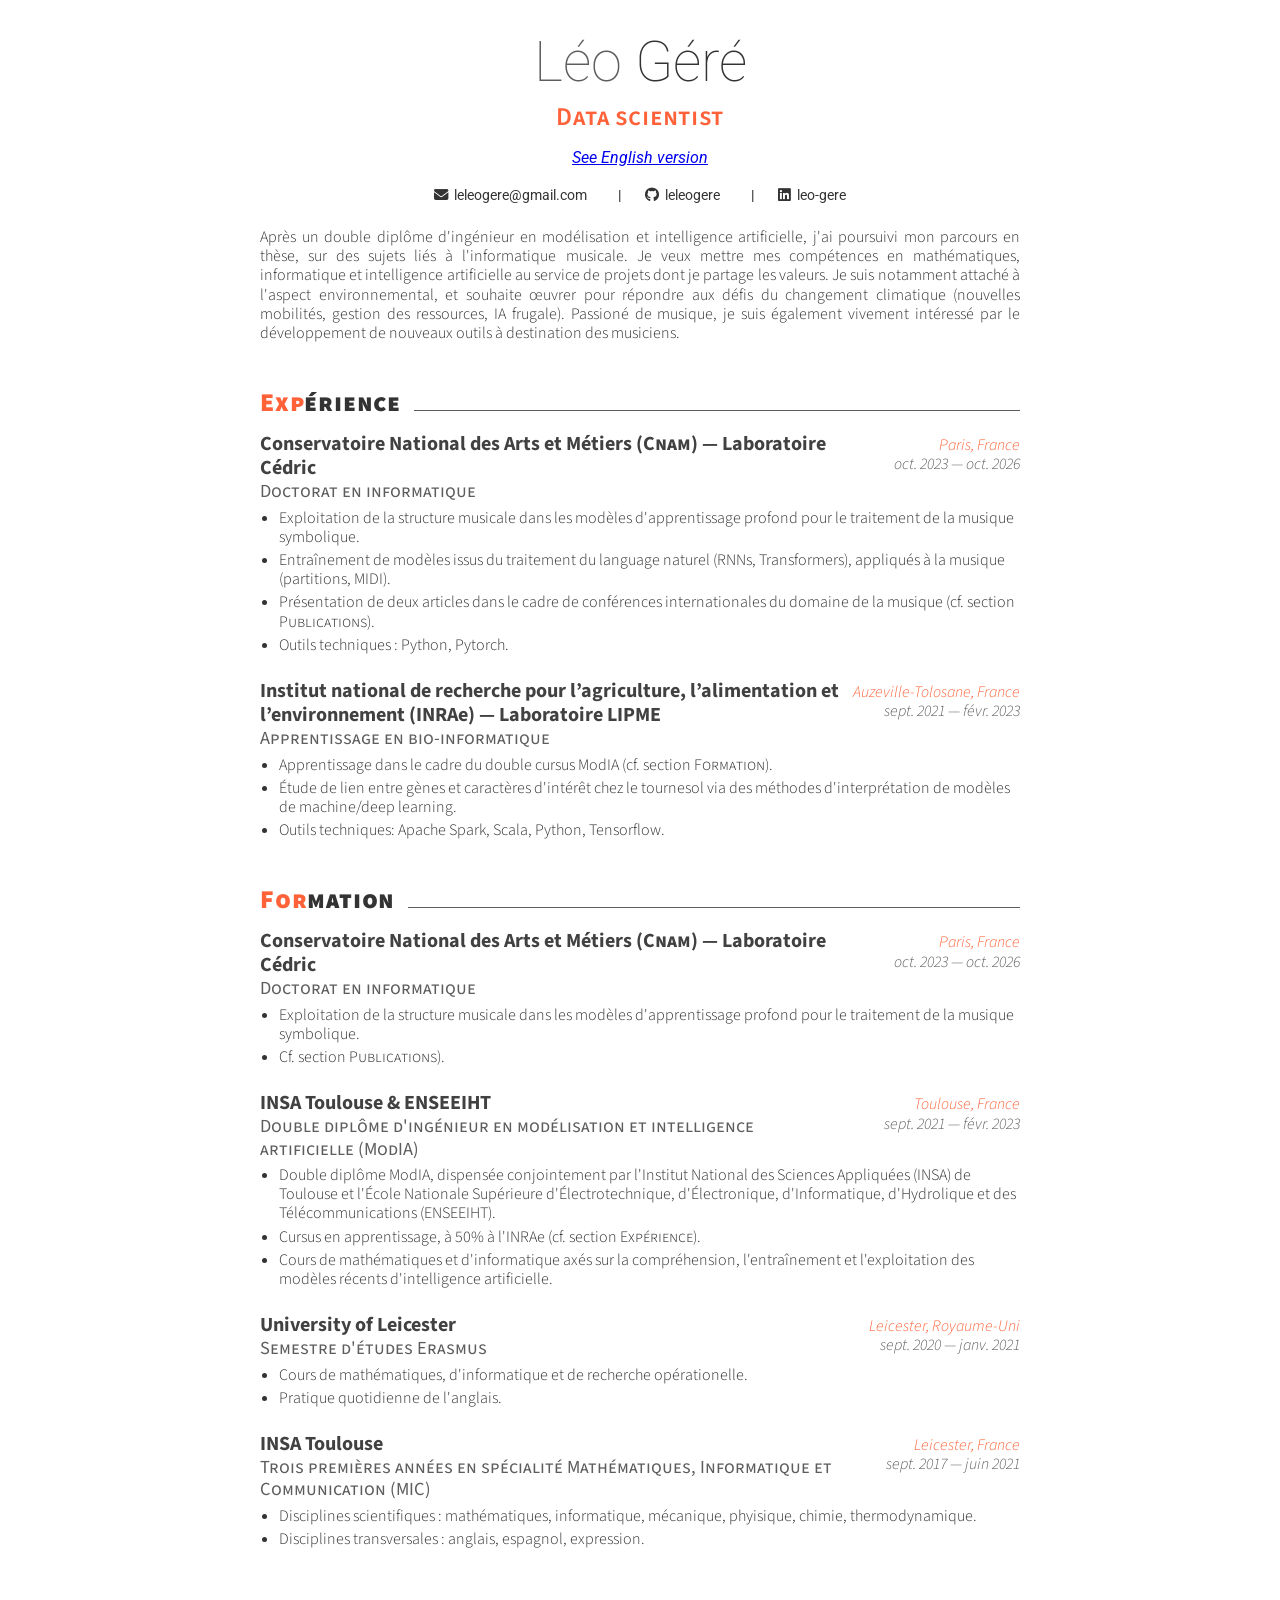
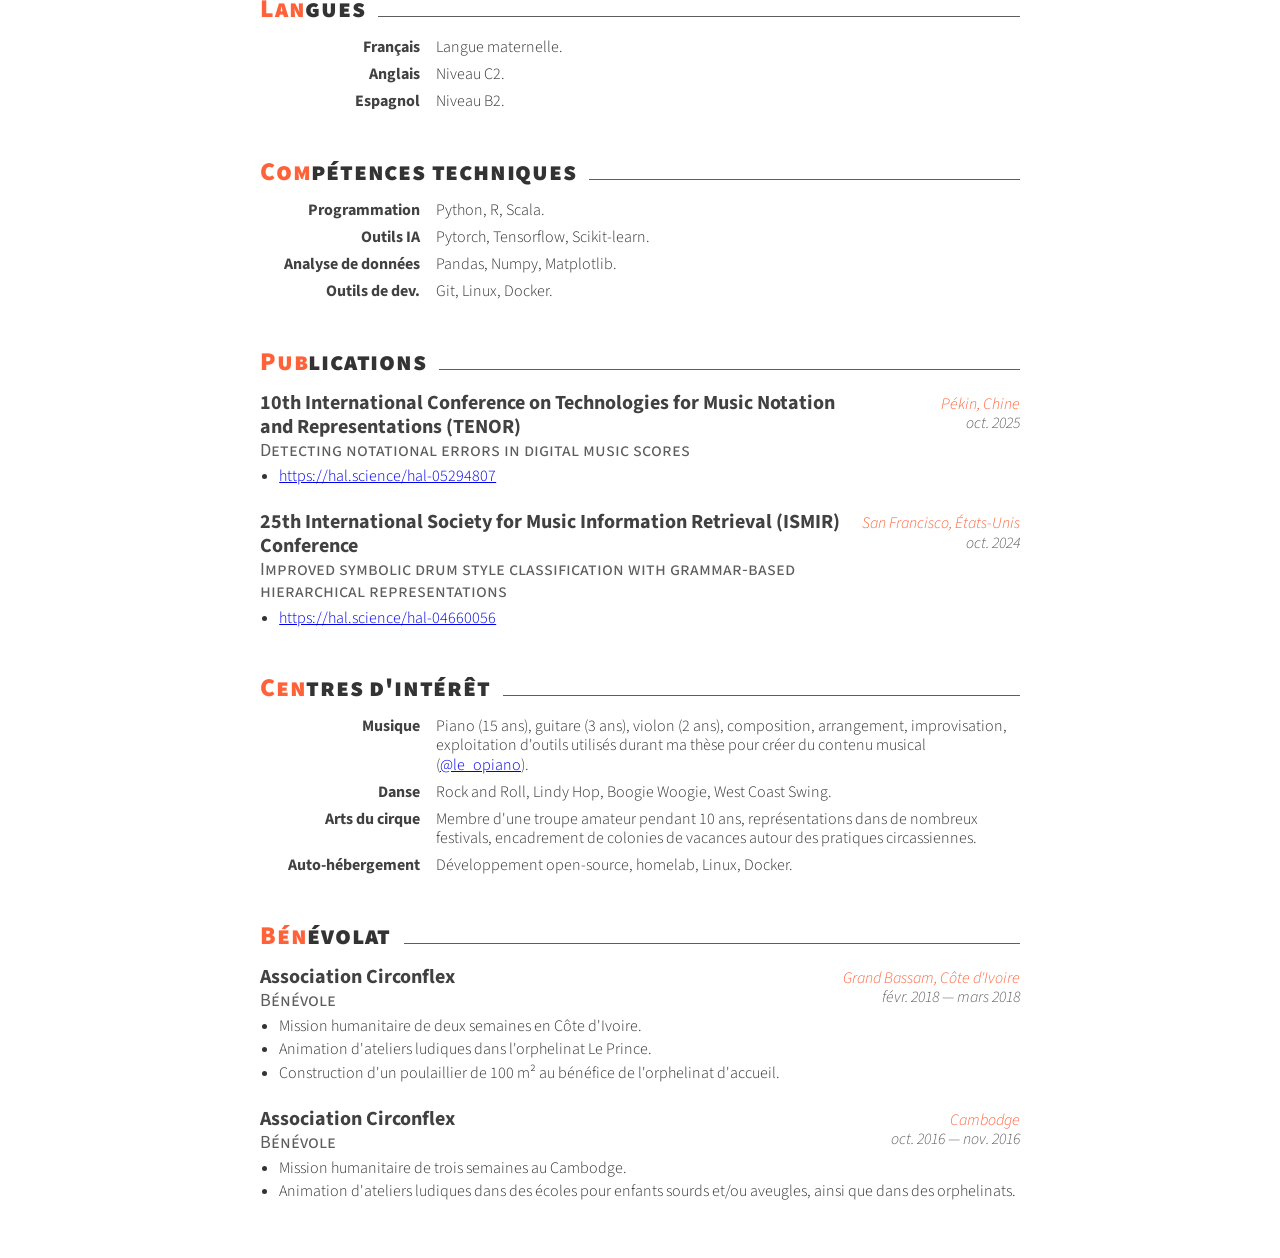
==== index.html @ e511d620 "Fix a couple of typo and reorder two sections in recent-to-old order" ====
<!DOCTYPE html>
<html lang="">
<head>
    <meta charset="UTF-8">
    <meta name="viewport" content="width=device-width, initial-scale=1.0">
    <link href="https://fonts.googleapis.com/css2?family=Roboto:wght@100;300;400;700;900&family=Source+Sans+Pro:ital,wght@0,300;0,400;0,600;0,700;1,300;1,400&display=swap" rel="stylesheet">
    <link rel="stylesheet" href="https://cdnjs.cloudflare.com/ajax/libs/font-awesome/6.4.2/css/all.min.css">
    <link rel="stylesheet" href="style.css">
    <link rel="stylesheet" href="../style.css">
    <title>Léo Géré</title>
</head>
<body>
    <div class="page">
        <!-- HEADER -->
        <header>
            <div class="name">Léo <span>Géré</span></div>
            <div class="position">Data scientist</div>
            <div class="address"><a href="https://leleogere.github.io/en">See English version</a></div>
            <div class="contacts">
                    <a href="mailto:leleogere@gmail.com">
                        <i class="fa-solid fa-envelope"></i> leleogere@gmail.com
                    </a>
                    <a href="https://github.com/leleogere" target="_blank" rel="noopener noreferrer">
                        <i class="fa-brands fa-github"></i> leleogere
                    </a>
                    <a href="https://linkedin.com/in/leo-gere" target="_blank" rel="noopener noreferrer">
                        <i class="fa-brands fa-linkedin"></i> leo-gere
                    </a>
            </div>
        </header>

        <!-- SUMMARY -->
        <div class="summary">
            Après un double diplôme d&#x27;ingénieur en modélisation et intelligence artificielle, j&#x27;ai poursuivi mon parcours en thèse, sur des sujets liés à l&#x27;informatique musicale. Je veux mettre mes compétences en mathématiques, informatique et intelligence artificielle au service de projets dont je partage les valeurs. Je suis notamment attaché à l&#x27;aspect environnemental, et souhaite œuvrer pour répondre aux défis du changement climatique (nouvelles mobilités, gestion des ressources, IA frugale). Passioné de musique, je suis également vivement intéressé par le développement de nouveaux outils à destination des musiciens.

        </div>

        <!-- EXPERIENCE -->
        <section class="cv-section">
            <div class="section-header">
                <h2><span>Exp</span>érience</h2>
                <div class="line"></div>
            </div>
            <div class="entry">
                <div class="entry-header-row">
                    <div class="entry-identity">
                        <div class="entry-org">Conservatoire National des Arts et Métiers (<span style="font-variant: small-caps;">Cnam</span>) &mdash; Laboratoire Cédric</div>
                        <div class="entry-title">Doctorat en informatique</div>
                    </div>
                    <div class="entry-meta">
                        <div class="entry-location">Paris, France</div>
                        <div class="entry-date">oct. 2023 &mdash; oct. 2026</div>
                    </div>
                </div>
                <ul>
                    <li>Exploitation de la structure musicale dans les modèles d&#x27;apprentissage profond pour le traitement de la musique symbolique.</li>
                    <li>Entraînement de modèles issus du traitement du language naturel (RNNs, Transformers), appliqués à la musique (partitions, MIDI).</li>
                    <li>Présentation de deux articles dans le cadre de conférences internationales du domaine de la musique (cf. section <span style="font-variant: small-caps;">Publications</span>).</li>
                    <li>Outils techniques : Python, Pytorch.</li>
                </ul>
            </div>
            <div class="entry">
                <div class="entry-header-row">
                    <div class="entry-identity">
                        <div class="entry-org">Institut national de recherche pour l’agriculture, l’alimentation et l’environnement (INRAe) &mdash; Laboratoire LIPME</div>
                        <div class="entry-title">Apprentissage en bio-informatique</div>
                    </div>
                    <div class="entry-meta">
                        <div class="entry-location">Auzeville-Tolosane, France</div>
                        <div class="entry-date">sept. 2021 &mdash; févr. 2023</div>
                    </div>
                </div>
                <ul>
                    <li>Apprentissage dans le cadre du double cursus ModIA (cf. section <span style="font-variant: small-caps;">Formation</span>).</li>
                    <li>Étude de lien entre gènes et caractères d&#x27;intérêt chez le tournesol via des méthodes d&#x27;interprétation de modèles de machine/deep learning.</li>
                    <li>Outils techniques: Apache Spark, Scala, Python, Tensorflow.</li>
                </ul>
            </div>
        </section>

        <!-- EDUCATION -->
        <section class="cv-section">
            <div class="section-header">
                <h2><span>For</span>mation</h2>
                <div class="line"></div>
            </div>
            <div class="entry">
                <div class="entry-header-row">
                    <div class="entry-identity">
                        <div class="entry-org">Conservatoire National des Arts et Métiers (<span style="font-variant: small-caps;">Cnam</span>) &mdash; Laboratoire Cédric</div>
                        <div class="entry-title">Doctorat en informatique</div>
                    </div>
                    <div class="entry-meta">
                        <div class="entry-location">Paris, France</div>
                        <div class="entry-date">oct. 2023 &mdash; oct. 2026</div>
                    </div>
                </div>
                <ul>
                    <li>Exploitation de la structure musicale dans les modèles d&#x27;apprentissage profond pour le traitement de la musique symbolique.</li>
                    <li>Cf. section <span style="font-variant: small-caps;">Publications</span>).</li>
                </ul>
            </div>
            <div class="entry">
                <div class="entry-header-row">
                    <div class="entry-identity">
                        <div class="entry-org">INSA Toulouse &amp; ENSEEIHT</div>
                        <div class="entry-title">Double diplôme d&#x27;ingénieur en modélisation et intelligence artificielle (<span style="font-variant: small-caps;">ModIA</span>)</div>
                    </div>
                    <div class="entry-meta">
                        <div class="entry-location">Toulouse, France</div>
                        <div class="entry-date">sept. 2021 &mdash; févr. 2023</div>
                    </div>
                </div>
                <ul>
                    <li>Double diplôme ModIA, dispensée conjointement par l&#x27;Institut National des Sciences Appliquées (INSA) de Toulouse et l&#x27;École Nationale Supérieure d&#x27;Électrotechnique, d&#x27;Électronique, d&#x27;Informatique, d&#x27;Hydrolique et des Télécommunications (ENSEEIHT).</li>
                    <li>Cursus en apprentissage, à 50% à l&#x27;INRAe (cf. section <span style="font-variant: small-caps;">Expérience</span>).</li>
                    <li>Cours de mathématiques et d&#x27;informatique axés sur la compréhension, l&#x27;entraînement et l&#x27;exploitation des modèles récents d&#x27;intelligence artificielle.</li>
                </ul>
            </div>
            <div class="entry">
                <div class="entry-header-row">
                    <div class="entry-identity">
                        <div class="entry-org">University of Leicester</div>
                        <div class="entry-title">Semestre d&#x27;études <span style="font-variant: small-caps;">Erasmus</span></div>
                    </div>
                    <div class="entry-meta">
                        <div class="entry-location">Leicester, Royaume-Uni</div>
                        <div class="entry-date">sept. 2020 &mdash; janv. 2021</div>
                    </div>
                </div>
                <ul>
                    <li>Cours de mathématiques, d&#x27;informatique et de recherche opérationelle.</li>
                    <li>Pratique quotidienne de l&#x27;anglais.</li>
                </ul>
            </div>
            <div class="entry">
                <div class="entry-header-row">
                    <div class="entry-identity">
                        <div class="entry-org">INSA Toulouse</div>
                        <div class="entry-title">Trois premières années en spécialité Mathématiques, Informatique et Communication (MIC)</div>
                    </div>
                    <div class="entry-meta">
                        <div class="entry-location">Leicester, France</div>
                        <div class="entry-date">sept. 2017 &mdash; juin 2021</div>
                    </div>
                </div>
                <ul>
                    <li>Disciplines scientifiques : mathématiques, informatique, mécanique, phyisique, chimie, thermodynamique.</li>
                    <li>Disciplines transversales : anglais, espagnol, expression.</li>
                </ul>
            </div>
        </section>

        <!-- LANGUAGES -->
        <section class="cv-section">
            <div class="section-header">
                <h2><span>Lan</span>gues</h2>
                <div class="line"></div>
            </div>
            <div class="skills-grid">
                <div class="skill-label">Français</div>
                <div class="skill-desc">Langue maternelle.</div>
                <div class="skill-label">Anglais</div>
                <div class="skill-desc">Niveau C2.</div>
                <div class="skill-label">Espagnol</div>
                <div class="skill-desc">Niveau B2.</div>
            </div>
        </section>

        <!-- SKILLS -->
        <section class="cv-section">
            <div class="section-header">
                <h2><span>Com</span>pétences techniques</h2>
                <div class="line"></div>
            </div>
            <div class="skills-grid">
                <div class="skill-label">Programmation</div>
                <div class="skill-desc">Python, R, Scala.</div>
                <div class="skill-label">Outils IA</div>
                <div class="skill-desc">Pytorch, Tensorflow, Scikit-learn.</div>
                <div class="skill-label">Analyse de données</div>
                <div class="skill-desc">Pandas, Numpy, Matplotlib.</div>
                <div class="skill-label">Outils de dev.</div>
                <div class="skill-desc">Git, Linux, Docker.</div>
            </div>
        </section>

        <!-- PUBLICATIONS -->
        <section class="cv-section">
            <div class="section-header">
                <h2><span>Pub</span>lications</h2>
                <div class="line"></div>
            </div>
            <div class="entry">
                <div class="entry-header-row">
                    <div class="entry-identity">
                        <div class="entry-org">10th International Conference on Technologies for Music Notation and Representations (TENOR)</div>
                        <div class="entry-title">Detecting notational errors in digital music scores</div>
                    </div>
                    <div class="entry-meta">
                        <div class="entry-location">Pékin, Chine</div>
                        <div class="entry-date">oct. 2025</div>
                    </div>
                </div>
                <ul>
                    <li><a href="https://hal.science/hal-05294807">https://hal.science/hal-05294807</a></li>
                </ul>
            </div>
            <div class="entry">
                <div class="entry-header-row">
                    <div class="entry-identity">
                        <div class="entry-org">25th International Society for Music Information Retrieval (ISMIR) Conference</div>
                        <div class="entry-title">Improved symbolic drum style classification with grammar-based hierarchical representations</div>
                    </div>
                    <div class="entry-meta">
                        <div class="entry-location">San Francisco, États-Unis</div>
                        <div class="entry-date">oct. 2024</div>
                    </div>
                </div>
                <ul>
                    <li><a href="https://hal.science/hal-04660056">https://hal.science/hal-04660056</a></li>
                </ul>
            </div>
        </section>

        <!-- HOBBIES -->
        <section class="cv-section">
            <div class="section-header">
                <h2><span>Cen</span>tres d&#x27;intérêt</h2>
                <div class="line"></div>
            </div>
            <div class="skills-grid">
                <div class="skill-label">Musique</div>
                <div class="skill-desc">Piano (15 ans), guitare (3 ans), violon (2 ans), composition, arrangement, improvisation, exploitation d&#x27;outils utilisés durant ma thèse pour créer du contenu musical (<a href="https://www.instagram.com/le_opiano">@le_opiano</a>).</div>
                <div class="skill-label">Danse</div>
                <div class="skill-desc">Rock and Roll, Lindy Hop, Boogie Woogie, West Coast Swing.</div>
                <div class="skill-label">Arts du cirque</div>
                <div class="skill-desc">Membre d&#x27;une troupe amateur pendant 10 ans, représentations dans de nombreux festivals, encadrement de colonies de vacances autour des pratiques circassiennes.</div>
                <div class="skill-label">Auto-hébergement</div>
                <div class="skill-desc">Développement open-source, homelab, Linux, Docker.</div>
            </div>
        </section>

        <!-- VOLUNTEERING -->
        <section class="cv-section">
            <div class="section-header">
                <h2><span>Bén</span>évolat</h2>
                <div class="line"></div>
            </div>
            <div class="entry">
                <div class="entry-header-row">
                    <div class="entry-identity">
                        <div class="entry-org">Association Circonflex</div>
                        <div class="entry-title">Bénévole</div>
                    </div>
                    <div class="entry-meta">
                        <div class="entry-location">Grand Bassam, Côte d&#x27;Ivoire</div>
                        <div class="entry-date">févr. 2018 &mdash; mars 2018</div>
                    </div>
                </div>
                <ul>
                    <li>Mission humanitaire de deux semaines en Côte d&#x27;Ivoire.</li>
                    <li>Animation d&#x27;ateliers ludiques dans l&#x27;orphelinat Le Prince.</li>
                    <li>Construction d&#x27;un poulaillier de 100 m² au bénéfice de l&#x27;orphelinat d&#x27;accueil.</li>
                </ul>
            </div>
            <div class="entry">
                <div class="entry-header-row">
                    <div class="entry-identity">
                        <div class="entry-org">Association Circonflex</div>
                        <div class="entry-title">Bénévole</div>
                    </div>
                    <div class="entry-meta">
                        <div class="entry-location">Cambodge</div>
                        <div class="entry-date">oct. 2016 &mdash; nov. 2016</div>
                    </div>
                </div>
                <ul>
                    <li>Mission humanitaire de trois semaines au Cambodge.</li>
                    <li>Animation d&#x27;ateliers ludiques dans des écoles pour enfants sourds et/ou aveugles, ainsi que dans des orphelinats.</li>
                </ul>
            </div>
        </section>
    </div>
</body>
</html>
---- style.css ----
/* --- COLORS --- */
:root {
    --white: #FFFFFF;
    --black: #000000;
    --darkgray: #333333;
    --gray: #5D5D5D;
    --lightgray: #999999;

    --darktext: #414141;
    --text: var(--darkgray);
    --graytext: var(--gray);
    --lighttext: var(--lightgray);

    /* Awesome Colors */
    --awesome-red: #DC3522;
    --awesome-orange: #FF6138;
    --accent: var(--awesome-orange);

    /* Base Font Size for rem calculations */
    font-size: 16px;
}

/* --- TYPOGRAPHY --- */
body {
    font-family: 'Source Sans Pro', sans-serif;
    color: var(--text);
    line-height: 1.2; /* Slightly increased for better readability */
    -webkit-font-smoothing: antialiased;
    margin: 0;
    padding: 0;
}

header {
    font-family: 'Roboto', sans-serif;
}

/* --- LAYOUT --- */
.page {
    /*width: 95%; !* Fluid width for mobile *!*/
    max-width: 800px; /* Standard readable width */
    margin: 0 auto;
    background: var(--white);
    padding: 2rem 20px; /* Responsive padding */
    box-sizing: border-box;
}

/* --- HEADER --- */
header {
    text-align: center;
    margin-bottom: 1.5rem;
}

.name {
    font-size: 3.5rem; /* ~44pt */
    font-weight: 100;
    color: var(--graytext);
    line-height: 1.1;
}
.name span {
    color: var(--text);
}

.position {
    font-family: 'Source Sans Pro', sans-serif;
    color: var(--accent);
    font-size: 1.6rem; /* ~20pt */
    font-weight: 600;
    font-variant: small-caps;
    letter-spacing: 0.05rem;
    margin: 0.5rem 0;
}

.address {
    font-family: 'Roboto', sans-serif;
    font-size: 1rem; /* ~12pt */
    font-style: italic;
    color: var(--lighttext);
    margin: 1rem 0;
}

.contacts {
    display: flex;
    justify-content: center;
    flex-wrap: wrap;
    gap: 0.5rem 1.5rem;
    font-size: 0.9rem;
    margin: 1.2rem 0;
    color: var(--text);
}

.contacts a {
    text-decoration: none;
    color: inherit;
    display: flex;
    align-items: center;
    gap: 0.4rem; /* Spacing between icon and text */
}

/* Add the separator | via CSS for desktop only */
.contacts a:not(:last-child)::after {
    content: "|";
    margin-left: 1.5rem;
    color: var(--darkgray);
    font-weight: 500;
}
/* --- SECTIONS --- */
.cv-section { margin-top: 1.5rem; }

.section-header {
    display: flex;
    align-items: baseline;
    margin-bottom: -0.5rem;
}

.section-header h2 {
    font-family: 'Source Sans Pro', sans-serif;
    font-size: 1.6rem; /* ~20pt */
    font-weight: 900;
    letter-spacing: 0.05rem;
    color: var(--text);
    margin-right: 0.8rem;
    font-variant: small-caps;
    white-space: nowrap;
}

.section-header h2 span { color: var(--accent); }

.section-header .line {
    flex-grow: 1;
    height: 1px;
    background-color: var(--gray);

}

/* --- ENTRIES --- */
.entry {
    margin-bottom: 1.5rem;
}

.entry-header-row {
    display: flex;
    justify-content: space-between;
    align-items: baseline;
    margin-bottom: 0.25rem;
}

/* Left Column */
.entry-identity {
    display: flex;
    flex-direction: column;
    text-align: left;
}

/* Right Column */
.entry-meta {
    display: flex;
    flex-direction: column;
    text-align: right;
    min-width: 11rem;
}

/* Typography styles using rem */
.entry-org {
    font-weight: 700;
    font-size: 1.25rem; /* ~15pt */
    color: var(--darktext);
    line-height: 1.2;
}

.entry-title {
    font-size: 1.15rem; /* ~14pt */
    font-variant: small-caps;
    color: var(--graytext);
    font-weight: 400;
    line-height: 1.2;
}

.entry-location {
    color: var(--accent);
    font-style: italic;
    font-size: 1rem; /* ~12pt */
    font-weight: 300;
    line-height: 1.2;
}

.entry-date {
    color: var(--graytext);
    font-style: italic;
    font-size: 1rem; /* ~12pt */
    font-weight: 300;
    line-height: 1.2;
}

/* --- LISTS --- */
ul {
    margin-top: 0.4rem;
    padding-left: 1.2rem;
    font-size: 1rem;
    font-weight: 300;
    color: var(--text);
}
li { margin-bottom: 0.25rem; }

/* --- SKILLS --- */
.skills-grid {
    display: grid;
    grid-template-columns: 10rem 1fr;
    gap: 0.5rem 1rem;
}

.skill-label {
    text-align: right;
    font-weight: 700;
    font-size: 1rem;
    color: var(--darktext);
}

.skill-desc {
    font-size: 1rem;
    font-weight: 300;
    color: var(--text);
}

.summary {
    font-size: 1rem;
    font-weight: 300;
    color: var(--text);
    margin-bottom: 1.2rem;
    text-align: justify;
}

/* --- RESPONSIVE ADJUSTMENTS --- */

@media (max-width: 600px) {
    :root {
        font-size: 20px; /* Slightly scale up everything on small phones */
    }

    .page {
        padding: 1.5rem 1rem;
    }

    .name {
        font-size: 2.8rem;
    }

    .contacts {
        flex-direction: column;
        align-items: center;
        gap: 0.7rem;
    }

    /* Hide the separator | on mobile */
    .contacts a:not(:last-child)::after {
        display: none;
    }

    /* Stack the two main columns */
    .entry-header-row {
        flex-direction: column;
        /*align-items: flex-end;*/
        gap: 0.1rem; /* Tight spacing between the two blocks */
    }

    /* Reset the right column to align left on mobile */
    .entry-meta {
        text-align: left;
    }

    /* Optional: Slight scaling for mobile screens */
    :root {
        font-size: 18px;
    }

    .entry-org {
        font-size: 1.2rem;
    }

    .entry-title {
        margin-bottom: 0.1rem; /* Small gap before location starts */
    }

    .skills-grid {
        grid-template-columns: 1fr; /* Stack skills on mobile */
    }

    .skill-label {
        text-align: left;
        margin-bottom: -0.3rem;
    }
}

/* Print Styles */
@media print {
    .page {
        width: 100%;
        max-width: 100%;
        padding: 0;
        margin: 0;
    }
    body {
        background: white;
    }
}
---- style.css ----
/* --- COLORS --- */
:root {
    --white: #FFFFFF;
    --black: #000000;
    --darkgray: #333333;
    --gray: #5D5D5D;
    --lightgray: #999999;

    --darktext: #414141;
    --text: var(--darkgray);
    --graytext: var(--gray);
    --lighttext: var(--lightgray);

    /* Awesome Colors */
    --awesome-red: #DC3522;
    --awesome-orange: #FF6138;
    --accent: var(--awesome-orange);

    /* Base Font Size for rem calculations */
    font-size: 16px;
}

/* --- TYPOGRAPHY --- */
body {
    font-family: 'Source Sans Pro', sans-serif;
    color: var(--text);
    line-height: 1.2; /* Slightly increased for better readability */
    -webkit-font-smoothing: antialiased;
    margin: 0;
    padding: 0;
}

header {
    font-family: 'Roboto', sans-serif;
}

/* --- LAYOUT --- */
.page {
    /*width: 95%; !* Fluid width for mobile *!*/
    max-width: 800px; /* Standard readable width */
    margin: 0 auto;
    background: var(--white);
    padding: 2rem 20px; /* Responsive padding */
    box-sizing: border-box;
}

/* --- HEADER --- */
header {
    text-align: center;
    margin-bottom: 1.5rem;
}

.name {
    font-size: 3.5rem; /* ~44pt */
    font-weight: 100;
    color: var(--graytext);
    line-height: 1.1;
}
.name span {
    color: var(--text);
}

.position {
    font-family: 'Source Sans Pro', sans-serif;
    color: var(--accent);
    font-size: 1.6rem; /* ~20pt */
    font-weight: 600;
    font-variant: small-caps;
    letter-spacing: 0.05rem;
    margin: 0.5rem 0;
}

.address {
    font-family: 'Roboto', sans-serif;
    font-size: 1rem; /* ~12pt */
    font-style: italic;
    color: var(--lighttext);
    margin: 1rem 0;
}

.contacts {
    display: flex;
    justify-content: center;
    flex-wrap: wrap;
    gap: 0.5rem 1.5rem;
    font-size: 0.9rem;
    margin: 1.2rem 0;
    color: var(--text);
}

.contacts a {
    text-decoration: none;
    color: inherit;
    display: flex;
    align-items: center;
    gap: 0.4rem; /* Spacing between icon and text */
}

/* Add the separator | via CSS for desktop only */
.contacts a:not(:last-child)::after {
    content: "|";
    margin-left: 1.5rem;
    color: var(--darkgray);
    font-weight: 500;
}
/* --- SECTIONS --- */
.cv-section { margin-top: 1.5rem; }

.section-header {
    display: flex;
    align-items: baseline;
    margin-bottom: -0.5rem;
}

.section-header h2 {
    font-family: 'Source Sans Pro', sans-serif;
    font-size: 1.6rem; /* ~20pt */
    font-weight: 900;
    letter-spacing: 0.05rem;
    color: var(--text);
    margin-right: 0.8rem;
    font-variant: small-caps;
    white-space: nowrap;
}

.section-header h2 span { color: var(--accent); }

.section-header .line {
    flex-grow: 1;
    height: 1px;
    background-color: var(--gray);

}

/* --- ENTRIES --- */
.entry {
    margin-bottom: 1.5rem;
}

.entry-header-row {
    display: flex;
    justify-content: space-between;
    align-items: baseline;
    margin-bottom: 0.25rem;
}

/* Left Column */
.entry-identity {
    display: flex;
    flex-direction: column;
    text-align: left;
}

/* Right Column */
.entry-meta {
    display: flex;
    flex-direction: column;
    text-align: right;
    min-width: 11rem;
}

/* Typography styles using rem */
.entry-org {
    font-weight: 700;
    font-size: 1.25rem; /* ~15pt */
    color: var(--darktext);
    line-height: 1.2;
}

.entry-title {
    font-size: 1.15rem; /* ~14pt */
    font-variant: small-caps;
    color: var(--graytext);
    font-weight: 400;
    line-height: 1.2;
}

.entry-location {
    color: var(--accent);
    font-style: italic;
    font-size: 1rem; /* ~12pt */
    font-weight: 300;
    line-height: 1.2;
}

.entry-date {
    color: var(--graytext);
    font-style: italic;
    font-size: 1rem; /* ~12pt */
    font-weight: 300;
    line-height: 1.2;
}

/* --- LISTS --- */
ul {
    margin-top: 0.4rem;
    padding-left: 1.2rem;
    font-size: 1rem;
    font-weight: 300;
    color: var(--text);
}
li { margin-bottom: 0.25rem; }

/* --- SKILLS --- */
.skills-grid {
    display: grid;
    grid-template-columns: 10rem 1fr;
    gap: 0.5rem 1rem;
}

.skill-label {
    text-align: right;
    font-weight: 700;
    font-size: 1rem;
    color: var(--darktext);
}

.skill-desc {
    font-size: 1rem;
    font-weight: 300;
    color: var(--text);
}

.summary {
    font-size: 1rem;
    font-weight: 300;
    color: var(--text);
    margin-bottom: 1.2rem;
    text-align: justify;
}

/* --- RESPONSIVE ADJUSTMENTS --- */

@media (max-width: 600px) {
    :root {
        font-size: 20px; /* Slightly scale up everything on small phones */
    }

    .page {
        padding: 1.5rem 1rem;
    }

    .name {
        font-size: 2.8rem;
    }

    .contacts {
        flex-direction: column;
        align-items: center;
        gap: 0.7rem;
    }

    /* Hide the separator | on mobile */
    .contacts a:not(:last-child)::after {
        display: none;
    }

    /* Stack the two main columns */
    .entry-header-row {
        flex-direction: column;
        /*align-items: flex-end;*/
        gap: 0.1rem; /* Tight spacing between the two blocks */
    }

    /* Reset the right column to align left on mobile */
    .entry-meta {
        text-align: left;
    }

    /* Optional: Slight scaling for mobile screens */
    :root {
        font-size: 18px;
    }

    .entry-org {
        font-size: 1.2rem;
    }

    .entry-title {
        margin-bottom: 0.1rem; /* Small gap before location starts */
    }

    .skills-grid {
        grid-template-columns: 1fr; /* Stack skills on mobile */
    }

    .skill-label {
        text-align: left;
        margin-bottom: -0.3rem;
    }
}

/* Print Styles */
@media print {
    .page {
        width: 100%;
        max-width: 100%;
        padding: 0;
        margin: 0;
    }
    body {
        background: white;
    }
}
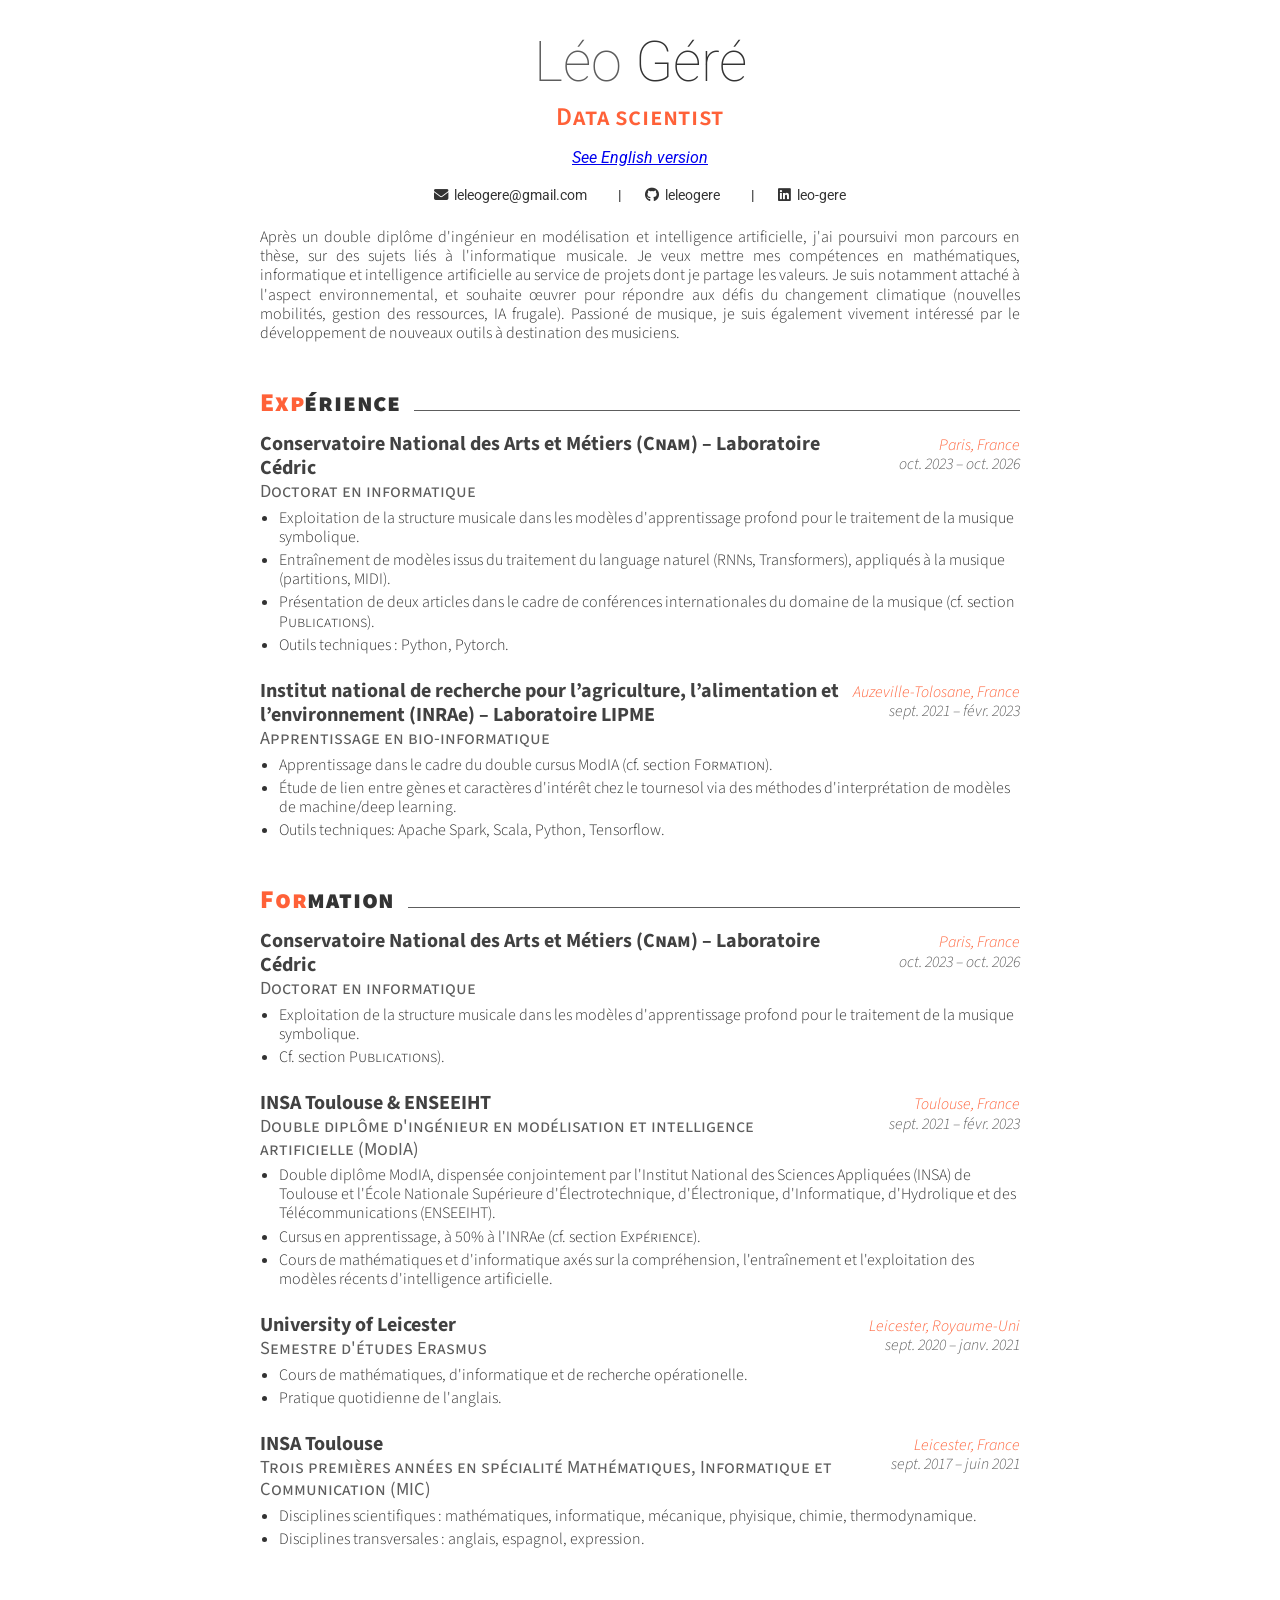
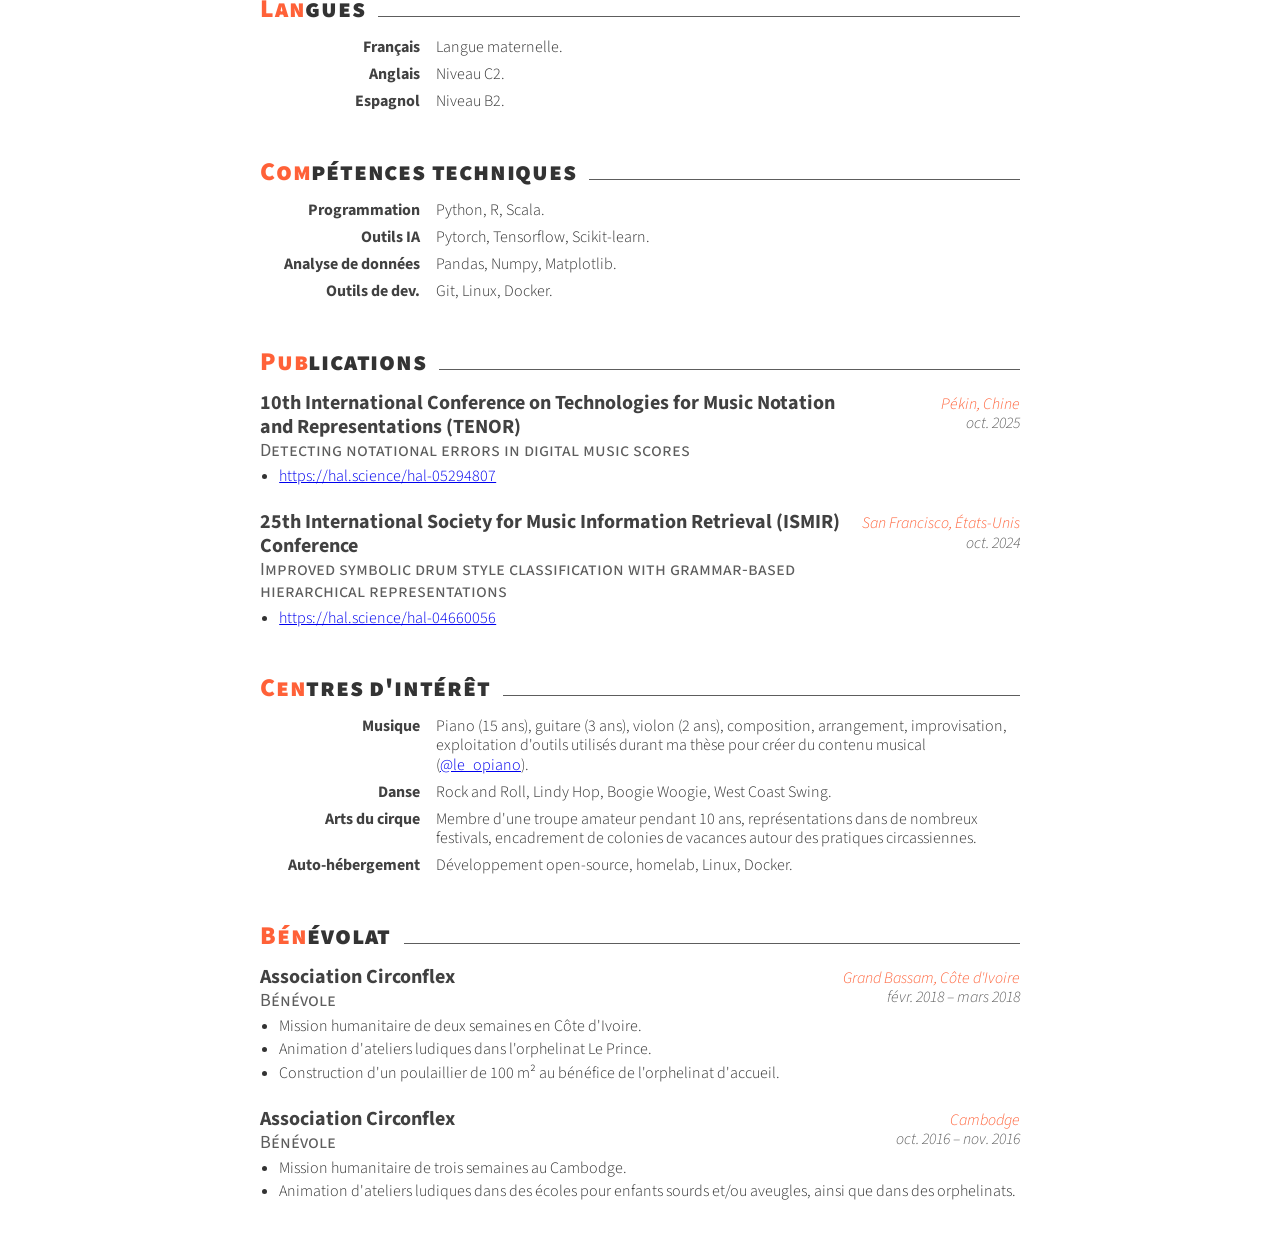
==== commit c44e17c4: "Change em dashes to en dashes" ====
--- a/index.html
+++ b/index.html
@@ -7,7 +7,8 @@
     <link rel="stylesheet" href="https://cdnjs.cloudflare.com/ajax/libs/font-awesome/6.4.2/css/all.min.css">
     <link rel="stylesheet" href="style.css">
     <link rel="stylesheet" href="../style.css">
-    <title>Léo Géré</title>
+    <title>Léo Géré &ndash; Curriculum vitae</title>
+    <link rel="icon" href="data:image/svg+xml,<svg xmlns=%22http://www.w3.org/2000/svg%22 viewBox=%220 0 100 100%22><text y=%22.9em%22 font-size=%2290%22>🎵</text></svg>">
 </head>
 <body>
     <div class="page">
@@ -44,12 +45,12 @@
             <div class="entry">
                 <div class="entry-header-row">
                     <div class="entry-identity">
-                        <div class="entry-org">Conservatoire National des Arts et Métiers (<span style="font-variant: small-caps;">Cnam</span>) &mdash; Laboratoire Cédric</div>
+                        <div class="entry-org">Conservatoire National des Arts et Métiers (<span style="font-variant: small-caps;">Cnam</span>) &ndash; Laboratoire Cédric</div>
                         <div class="entry-title">Doctorat en informatique</div>
                     </div>
                     <div class="entry-meta">
                         <div class="entry-location">Paris, France</div>
-                        <div class="entry-date">oct. 2023 &mdash; oct. 2026</div>
+                        <div class="entry-date">oct. 2023 &ndash; oct. 2026</div>
                     </div>
                 </div>
                 <ul>
@@ -62,12 +63,12 @@
             <div class="entry">
                 <div class="entry-header-row">
                     <div class="entry-identity">
-                        <div class="entry-org">Institut national de recherche pour l’agriculture, l’alimentation et l’environnement (INRAe) &mdash; Laboratoire LIPME</div>
+                        <div class="entry-org">Institut national de recherche pour l’agriculture, l’alimentation et l’environnement (INRAe) &ndash; Laboratoire LIPME</div>
                         <div class="entry-title">Apprentissage en bio-informatique</div>
                     </div>
                     <div class="entry-meta">
                         <div class="entry-location">Auzeville-Tolosane, France</div>
-                        <div class="entry-date">sept. 2021 &mdash; févr. 2023</div>
+                        <div class="entry-date">sept. 2021 &ndash; févr. 2023</div>
                     </div>
                 </div>
                 <ul>
@@ -87,12 +88,12 @@
             <div class="entry">
                 <div class="entry-header-row">
                     <div class="entry-identity">
-                        <div class="entry-org">Conservatoire National des Arts et Métiers (<span style="font-variant: small-caps;">Cnam</span>) &mdash; Laboratoire Cédric</div>
+                        <div class="entry-org">Conservatoire National des Arts et Métiers (<span style="font-variant: small-caps;">Cnam</span>) &ndash; Laboratoire Cédric</div>
                         <div class="entry-title">Doctorat en informatique</div>
                     </div>
                     <div class="entry-meta">
                         <div class="entry-location">Paris, France</div>
-                        <div class="entry-date">oct. 2023 &mdash; oct. 2026</div>
+                        <div class="entry-date">oct. 2023 &ndash; oct. 2026</div>
                     </div>
                 </div>
                 <ul>
@@ -108,7 +109,7 @@
                     </div>
                     <div class="entry-meta">
                         <div class="entry-location">Toulouse, France</div>
-                        <div class="entry-date">sept. 2021 &mdash; févr. 2023</div>
+                        <div class="entry-date">sept. 2021 &ndash; févr. 2023</div>
                     </div>
                 </div>
                 <ul>
@@ -125,7 +126,7 @@
                     </div>
                     <div class="entry-meta">
                         <div class="entry-location">Leicester, Royaume-Uni</div>
-                        <div class="entry-date">sept. 2020 &mdash; janv. 2021</div>
+                        <div class="entry-date">sept. 2020 &ndash; janv. 2021</div>
                     </div>
                 </div>
                 <ul>
@@ -141,7 +142,7 @@
                     </div>
                     <div class="entry-meta">
                         <div class="entry-location">Leicester, France</div>
-                        <div class="entry-date">sept. 2017 &mdash; juin 2021</div>
+                        <div class="entry-date">sept. 2017 &ndash; juin 2021</div>
                     </div>
                 </div>
                 <ul>
@@ -255,7 +256,7 @@
                     </div>
                     <div class="entry-meta">
                         <div class="entry-location">Grand Bassam, Côte d&#x27;Ivoire</div>
-                        <div class="entry-date">févr. 2018 &mdash; mars 2018</div>
+                        <div class="entry-date">févr. 2018 &ndash; mars 2018</div>
                     </div>
                 </div>
                 <ul>
@@ -272,7 +273,7 @@
                     </div>
                     <div class="entry-meta">
                         <div class="entry-location">Cambodge</div>
-                        <div class="entry-date">oct. 2016 &mdash; nov. 2016</div>
+                        <div class="entry-date">oct. 2016 &ndash; nov. 2016</div>
                     </div>
                 </div>
                 <ul>
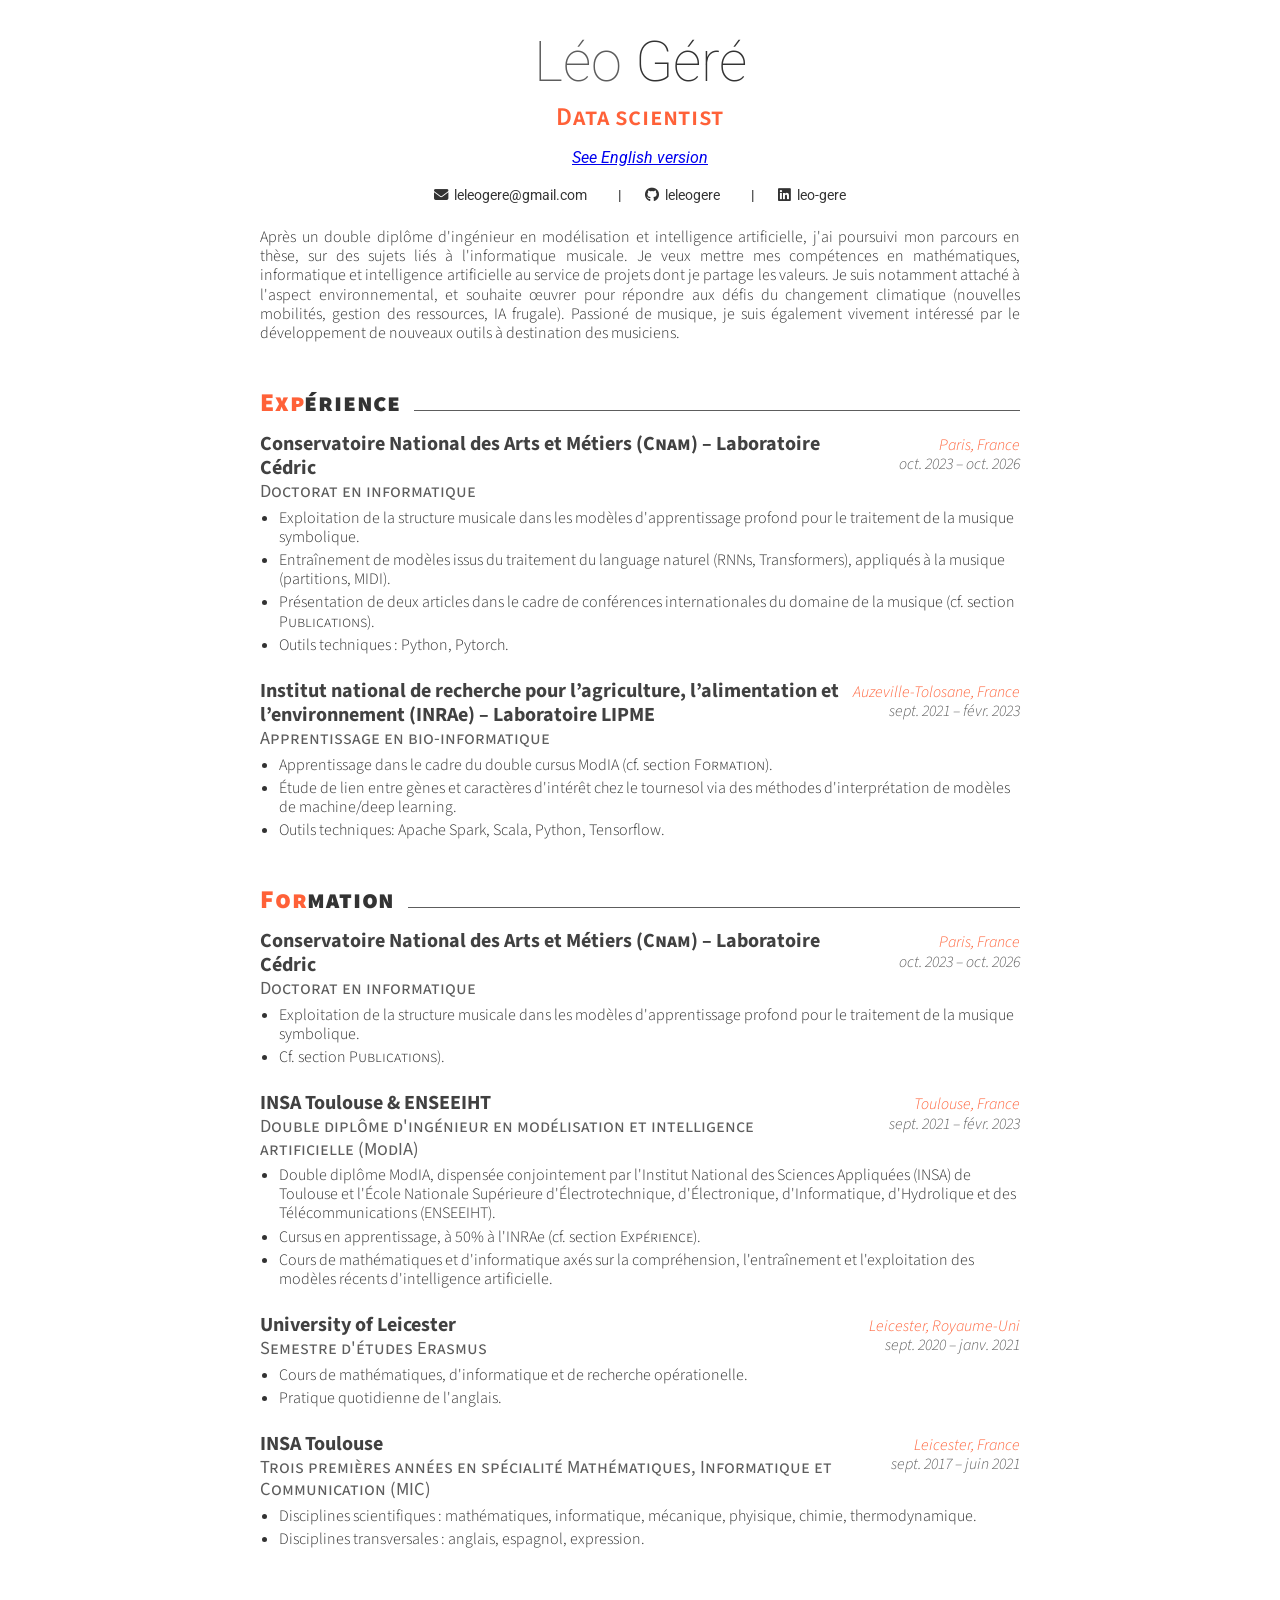
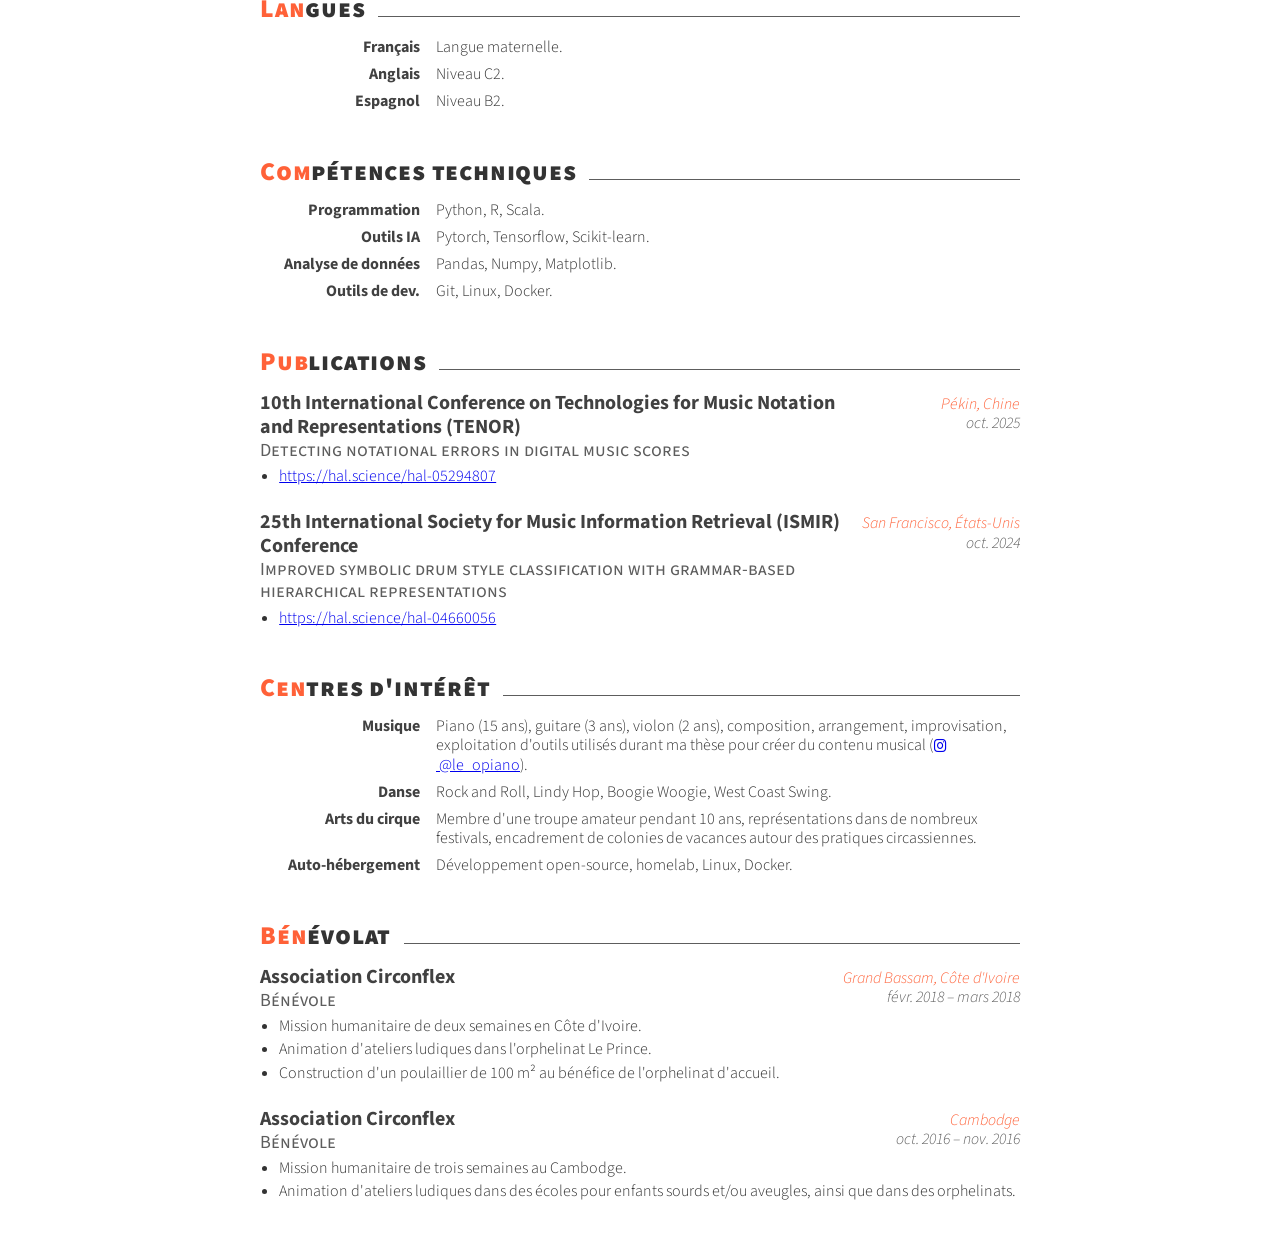
==== commit ac4e9f28: "Fix instagram icon and open links in another tab" ====
--- a/index.html
+++ b/index.html
@@ -204,7 +204,7 @@
                     </div>
                 </div>
                 <ul>
-                    <li><a href="https://hal.science/hal-05294807">https://hal.science/hal-05294807</a></li>
+                    <li><a href="https://hal.science/hal-05294807" target="_blank" rel="noopener noreferrer">https://hal.science/hal-05294807</a></li>
                 </ul>
             </div>
             <div class="entry">
@@ -219,7 +219,7 @@
                     </div>
                 </div>
                 <ul>
-                    <li><a href="https://hal.science/hal-04660056">https://hal.science/hal-04660056</a></li>
+                    <li><a href="https://hal.science/hal-04660056" target="_blank" rel="noopener noreferrer">https://hal.science/hal-04660056</a></li>
                 </ul>
             </div>
         </section>
@@ -232,7 +232,7 @@
             </div>
             <div class="skills-grid">
                 <div class="skill-label">Musique</div>
-                <div class="skill-desc">Piano (15 ans), guitare (3 ans), violon (2 ans), composition, arrangement, improvisation, exploitation d&#x27;outils utilisés durant ma thèse pour créer du contenu musical (<a href="https://www.instagram.com/le_opiano">@le_opiano</a>).</div>
+                <div class="skill-desc">Piano (15 ans), guitare (3 ans), violon (2 ans), composition, arrangement, improvisation, exploitation d&#x27;outils utilisés durant ma thèse pour créer du contenu musical (<a href="https://www.instagram.com/le_opiano" target="_blank" rel="noopener noreferrer"><i class="fa-brands fa-instagram" style="transform: scale(0.9); position: relative; top: 0.1rem"></i>&nbsp;@le_opiano</a>).</div>
                 <div class="skill-label">Danse</div>
                 <div class="skill-desc">Rock and Roll, Lindy Hop, Boogie Woogie, West Coast Swing.</div>
                 <div class="skill-label">Arts du cirque</div>
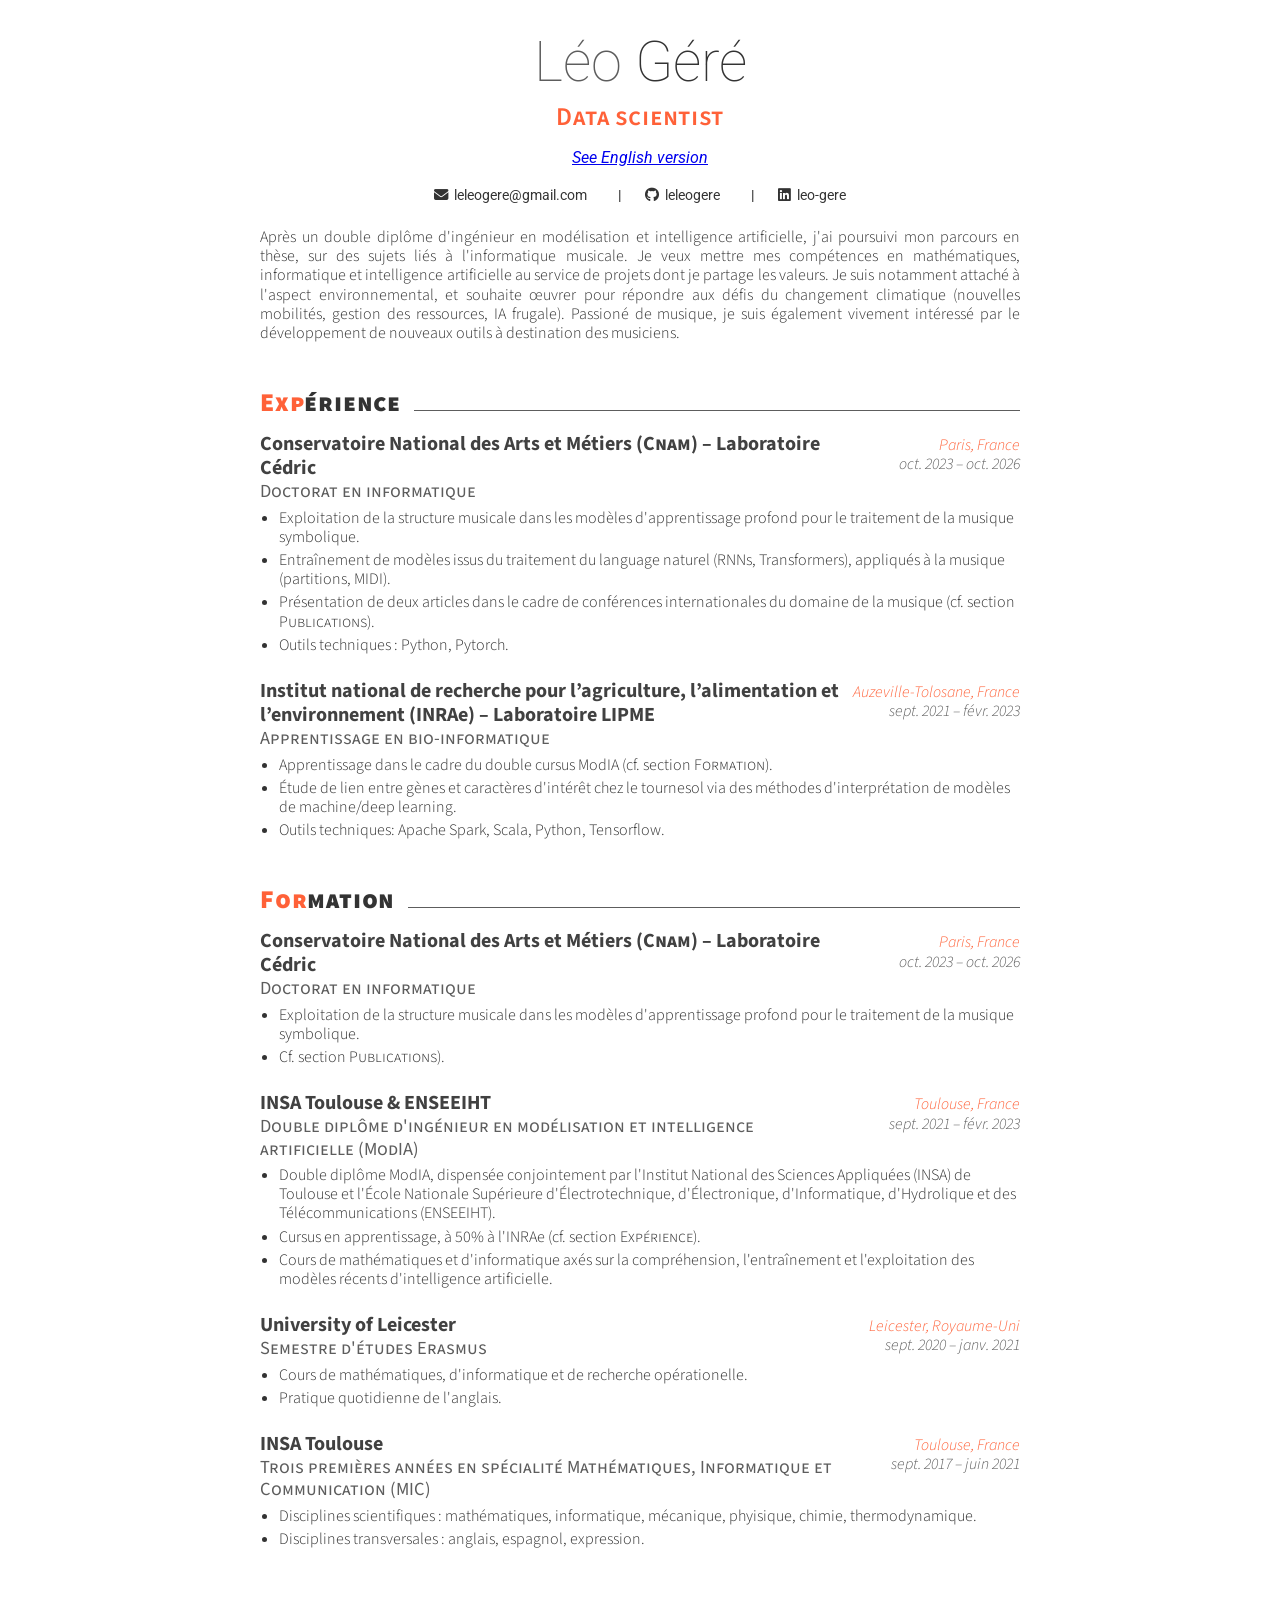
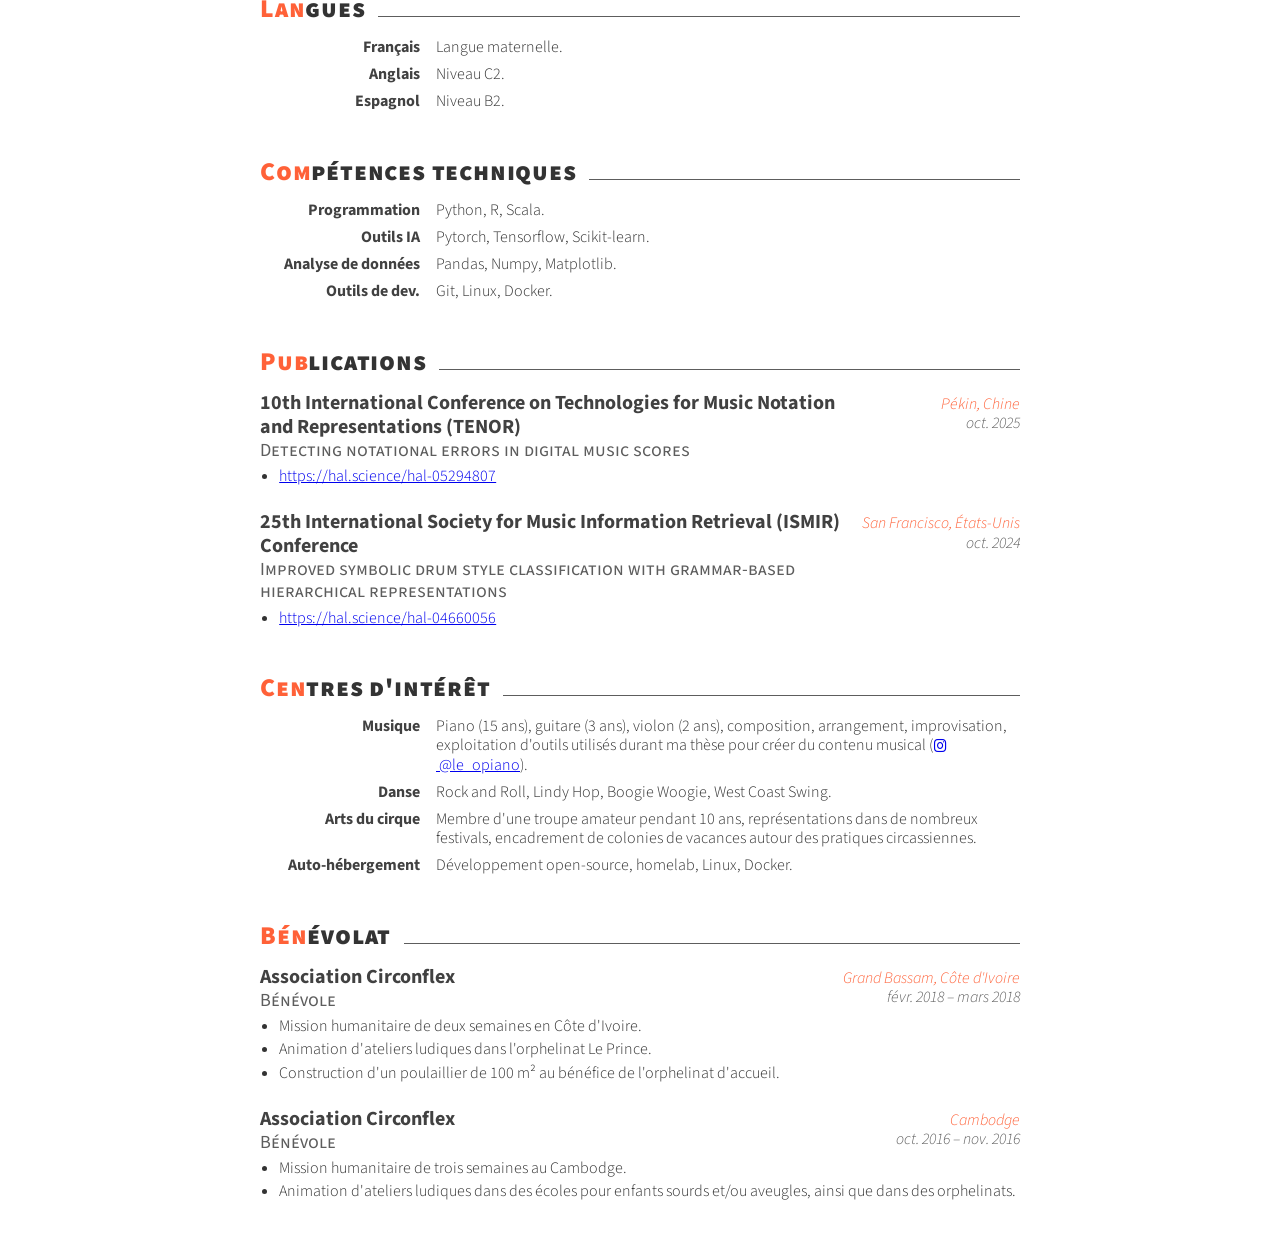
==== commit 67ef5ab6: "Fix a typo" ====
--- a/index.html
+++ b/index.html
@@ -141,7 +141,7 @@
                         <div class="entry-title">Trois premières années en spécialité Mathématiques, Informatique et Communication (MIC)</div>
                     </div>
                     <div class="entry-meta">
-                        <div class="entry-location">Leicester, France</div>
+                        <div class="entry-location">Toulouse, France</div>
                         <div class="entry-date">sept. 2017 &ndash; juin 2021</div>
                     </div>
                 </div>
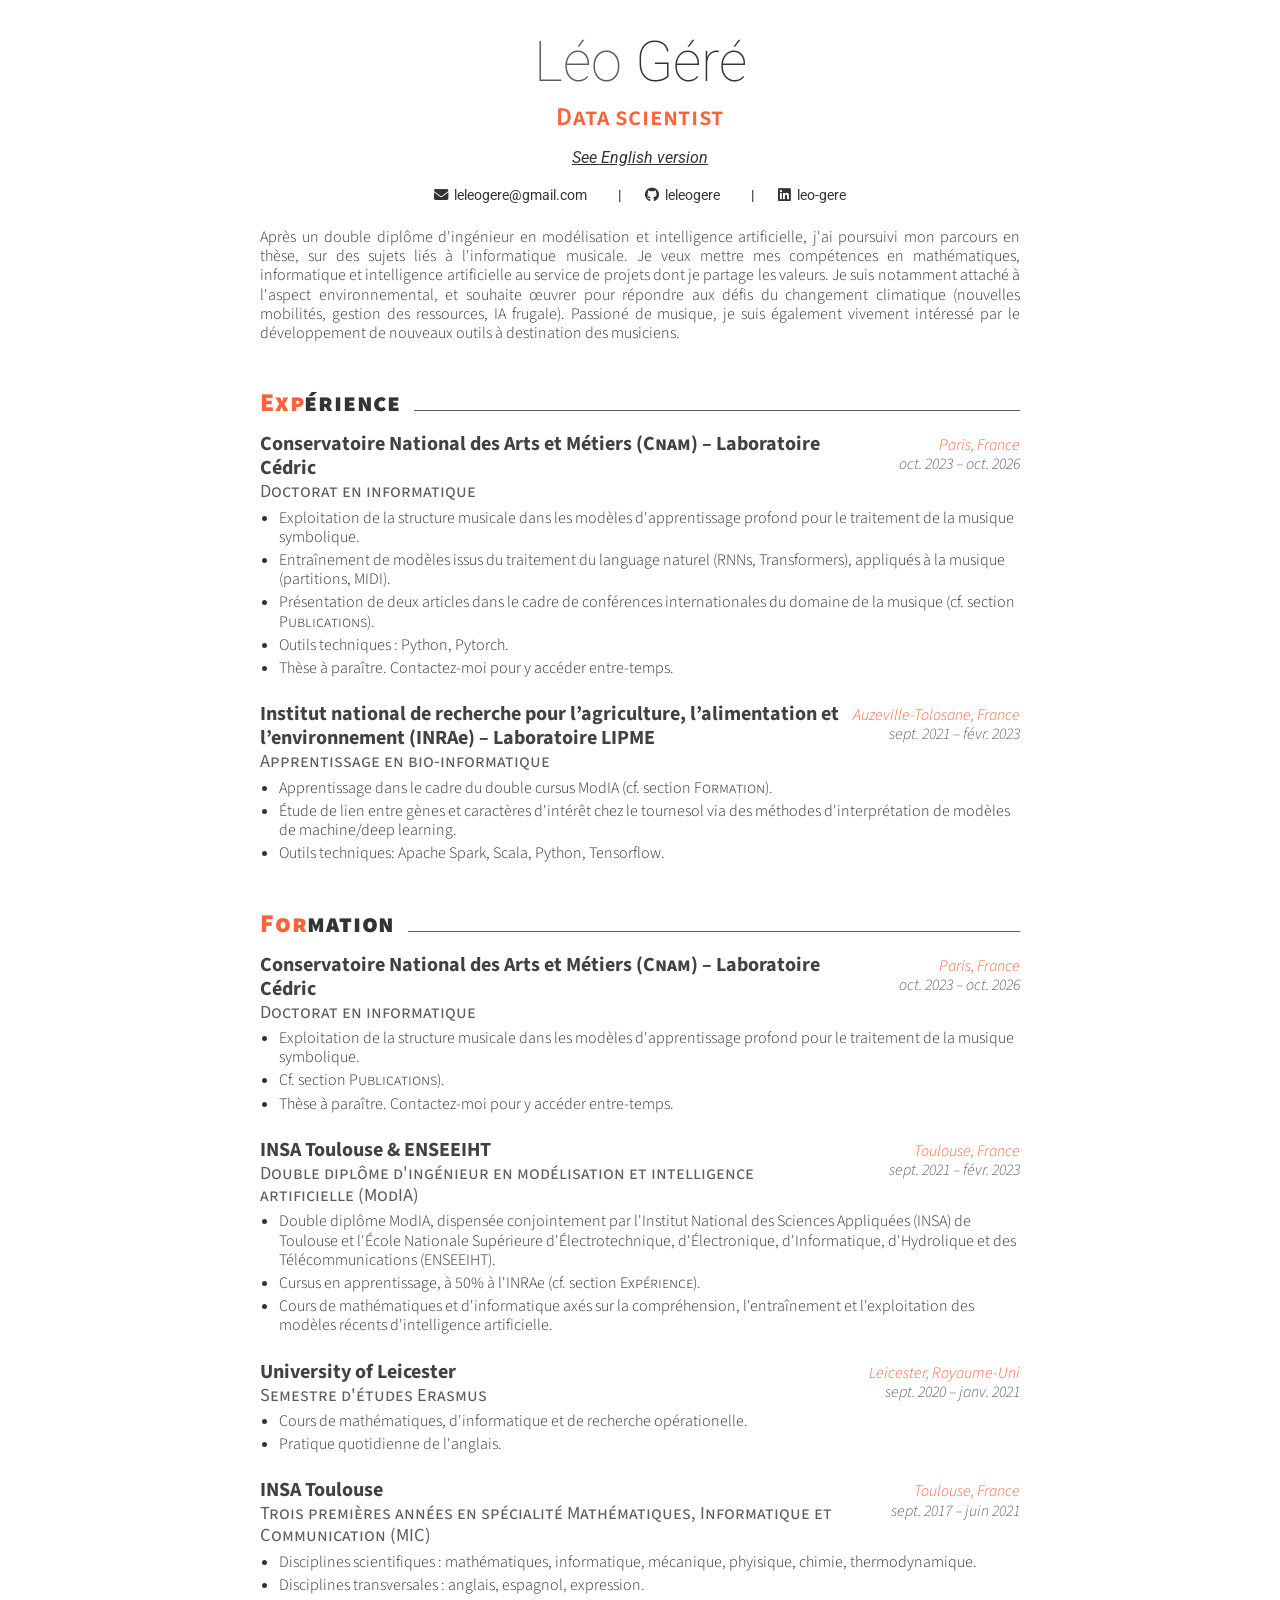
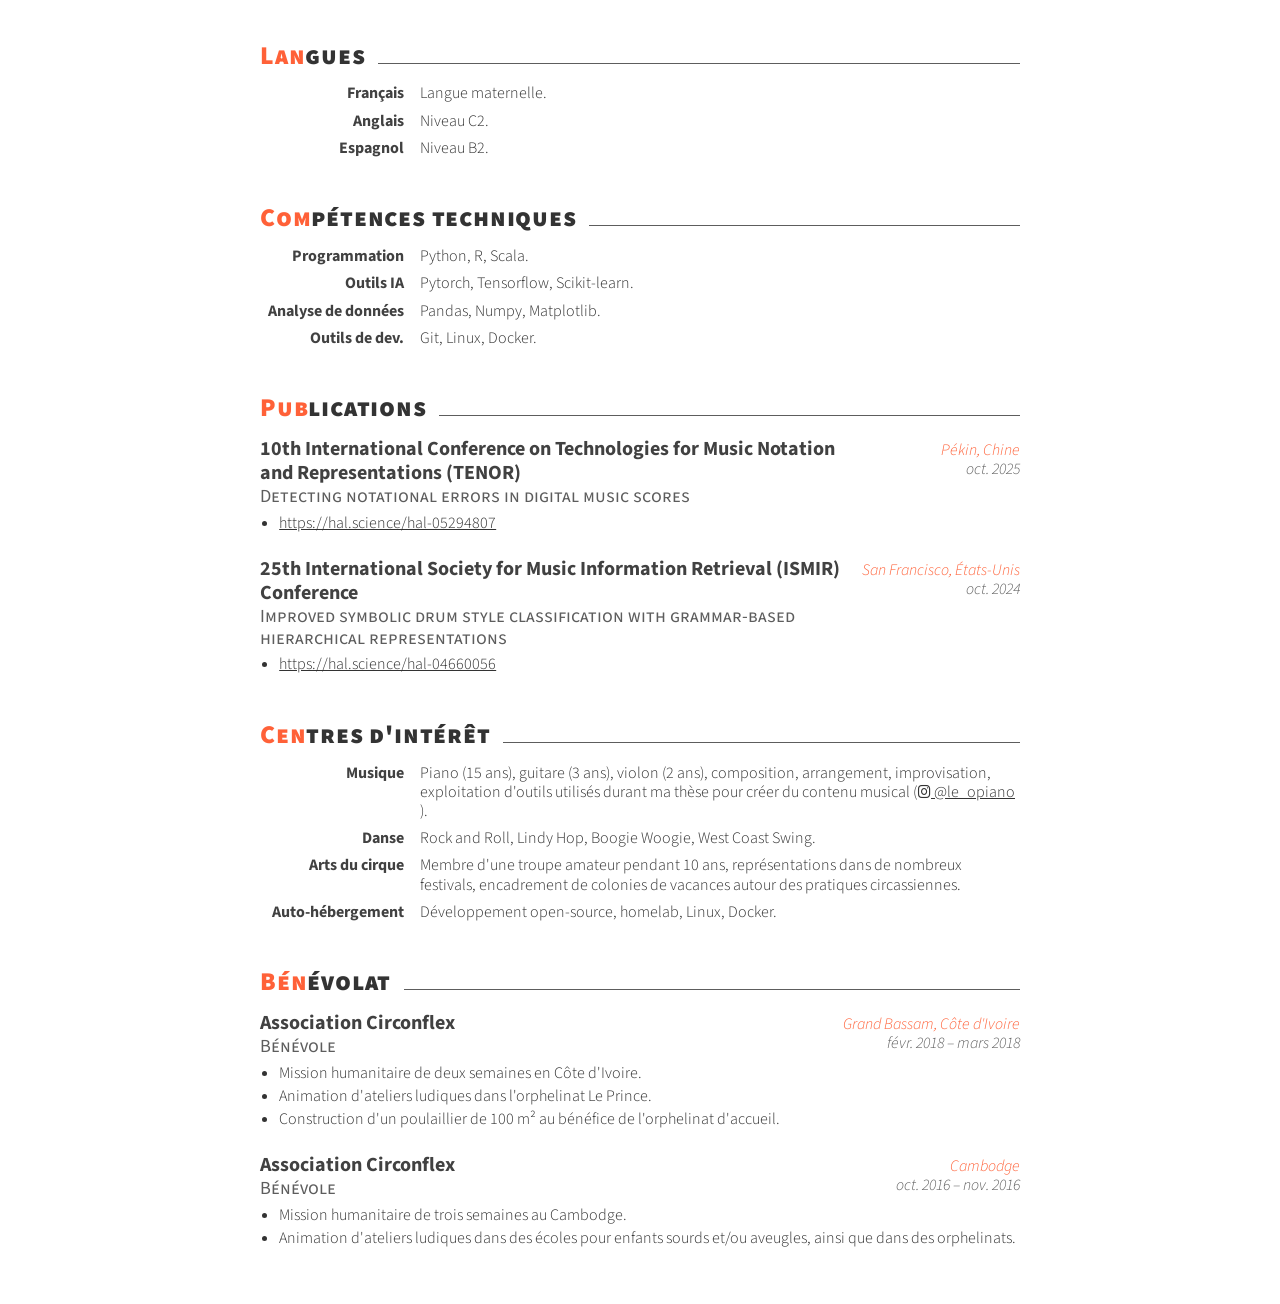
==== commit b2553a41: "Add thesis to be published" ====
--- a/index.html
+++ b/index.html
@@ -58,6 +58,7 @@
                     <li>Entraînement de modèles issus du traitement du language naturel (RNNs, Transformers), appliqués à la musique (partitions, MIDI).</li>
                     <li>Présentation de deux articles dans le cadre de conférences internationales du domaine de la musique (cf. section <span style="font-variant: small-caps;">Publications</span>).</li>
                     <li>Outils techniques : Python, Pytorch.</li>
+                    <li>Thèse à paraître. Contactez-moi pour y accéder entre-temps.</li>
                 </ul>
             </div>
             <div class="entry">
@@ -99,6 +100,7 @@
                 <ul>
                     <li>Exploitation de la structure musicale dans les modèles d&#x27;apprentissage profond pour le traitement de la musique symbolique.</li>
                     <li>Cf. section <span style="font-variant: small-caps;">Publications</span>).</li>
+                    <li>Thèse à paraître. Contactez-moi pour y accéder entre-temps.</li>
                 </ul>
             </div>
             <div class="entry">
--- a/style.css
+++ b/style.css
@@ -32,6 +32,11 @@
 
 header {
     font-family: 'Roboto', sans-serif;
+}
+
+a {
+    color: var(--text);
+    display: inline-block;
 }
 
 /* --- LAYOUT --- */
@@ -56,6 +61,7 @@
     color: var(--graytext);
     line-height: 1.1;
 }
+
 .name span {
     color: var(--text);
 }
@@ -103,8 +109,11 @@
     color: var(--darkgray);
     font-weight: 500;
 }
+
 /* --- SECTIONS --- */
-.cv-section { margin-top: 1.5rem; }
+.cv-section {
+    margin-top: 1.5rem;
+}
 
 .section-header {
     display: flex;
@@ -123,7 +132,9 @@
     white-space: nowrap;
 }
 
-.section-header h2 span { color: var(--accent); }
+.section-header h2 span {
+    color: var(--accent);
+}
 
 .section-header .line {
     flex-grow: 1;
@@ -199,12 +210,15 @@
     font-weight: 300;
     color: var(--text);
 }
-li { margin-bottom: 0.25rem; }
+
+li {
+    margin-bottom: 0.25rem;
+}
 
 /* --- SKILLS --- */
 .skills-grid {
     display: grid;
-    grid-template-columns: 10rem 1fr;
+    grid-template-columns: 9rem 1fr;
     gap: 0.5rem 1rem;
 }
 
@@ -298,6 +312,7 @@
         padding: 0;
         margin: 0;
     }
+
     body {
         background: white;
     }
--- a/style.css
+++ b/style.css
@@ -32,6 +32,11 @@
 
 header {
     font-family: 'Roboto', sans-serif;
+}
+
+a {
+    color: var(--text);
+    display: inline-block;
 }
 
 /* --- LAYOUT --- */
@@ -56,6 +61,7 @@
     color: var(--graytext);
     line-height: 1.1;
 }
+
 .name span {
     color: var(--text);
 }
@@ -103,8 +109,11 @@
     color: var(--darkgray);
     font-weight: 500;
 }
+
 /* --- SECTIONS --- */
-.cv-section { margin-top: 1.5rem; }
+.cv-section {
+    margin-top: 1.5rem;
+}
 
 .section-header {
     display: flex;
@@ -123,7 +132,9 @@
     white-space: nowrap;
 }
 
-.section-header h2 span { color: var(--accent); }
+.section-header h2 span {
+    color: var(--accent);
+}
 
 .section-header .line {
     flex-grow: 1;
@@ -199,12 +210,15 @@
     font-weight: 300;
     color: var(--text);
 }
-li { margin-bottom: 0.25rem; }
+
+li {
+    margin-bottom: 0.25rem;
+}
 
 /* --- SKILLS --- */
 .skills-grid {
     display: grid;
-    grid-template-columns: 10rem 1fr;
+    grid-template-columns: 9rem 1fr;
     gap: 0.5rem 1rem;
 }
 
@@ -298,6 +312,7 @@
         padding: 0;
         margin: 0;
     }
+
     body {
         background: white;
     }
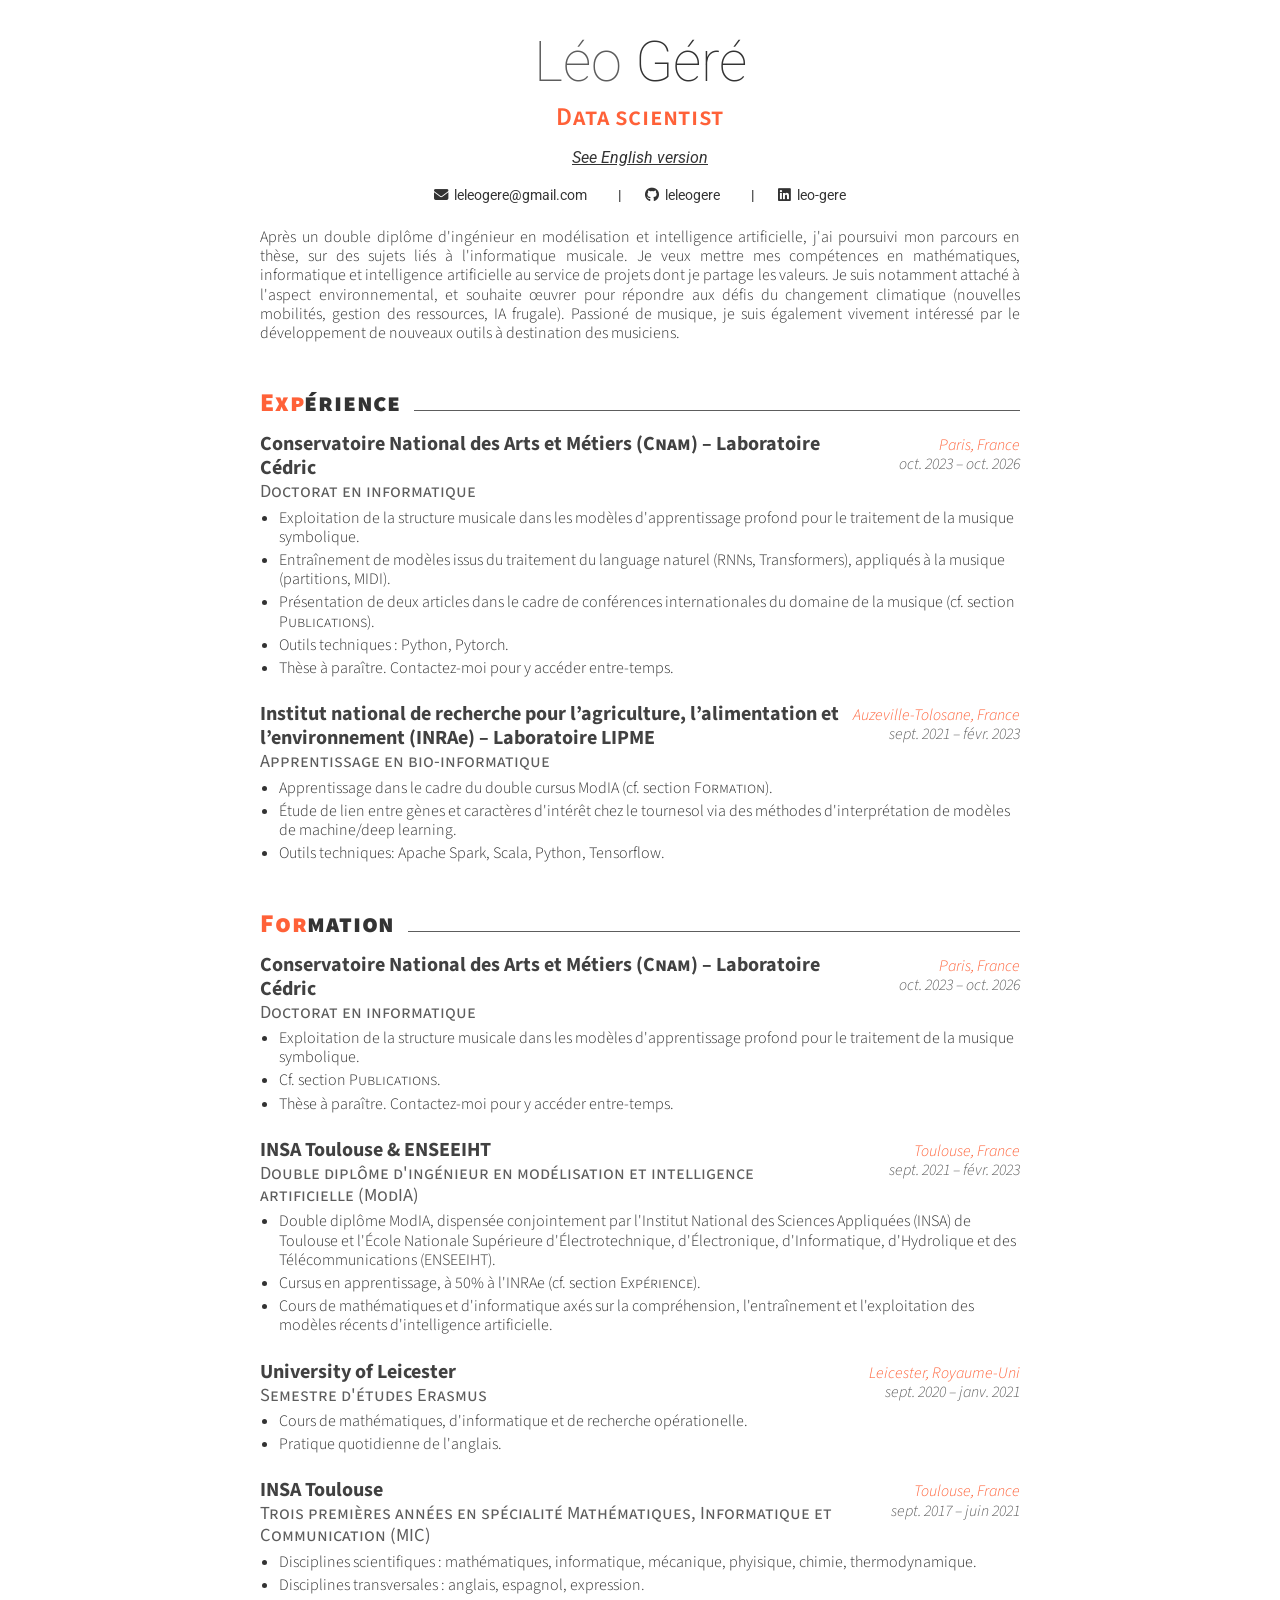
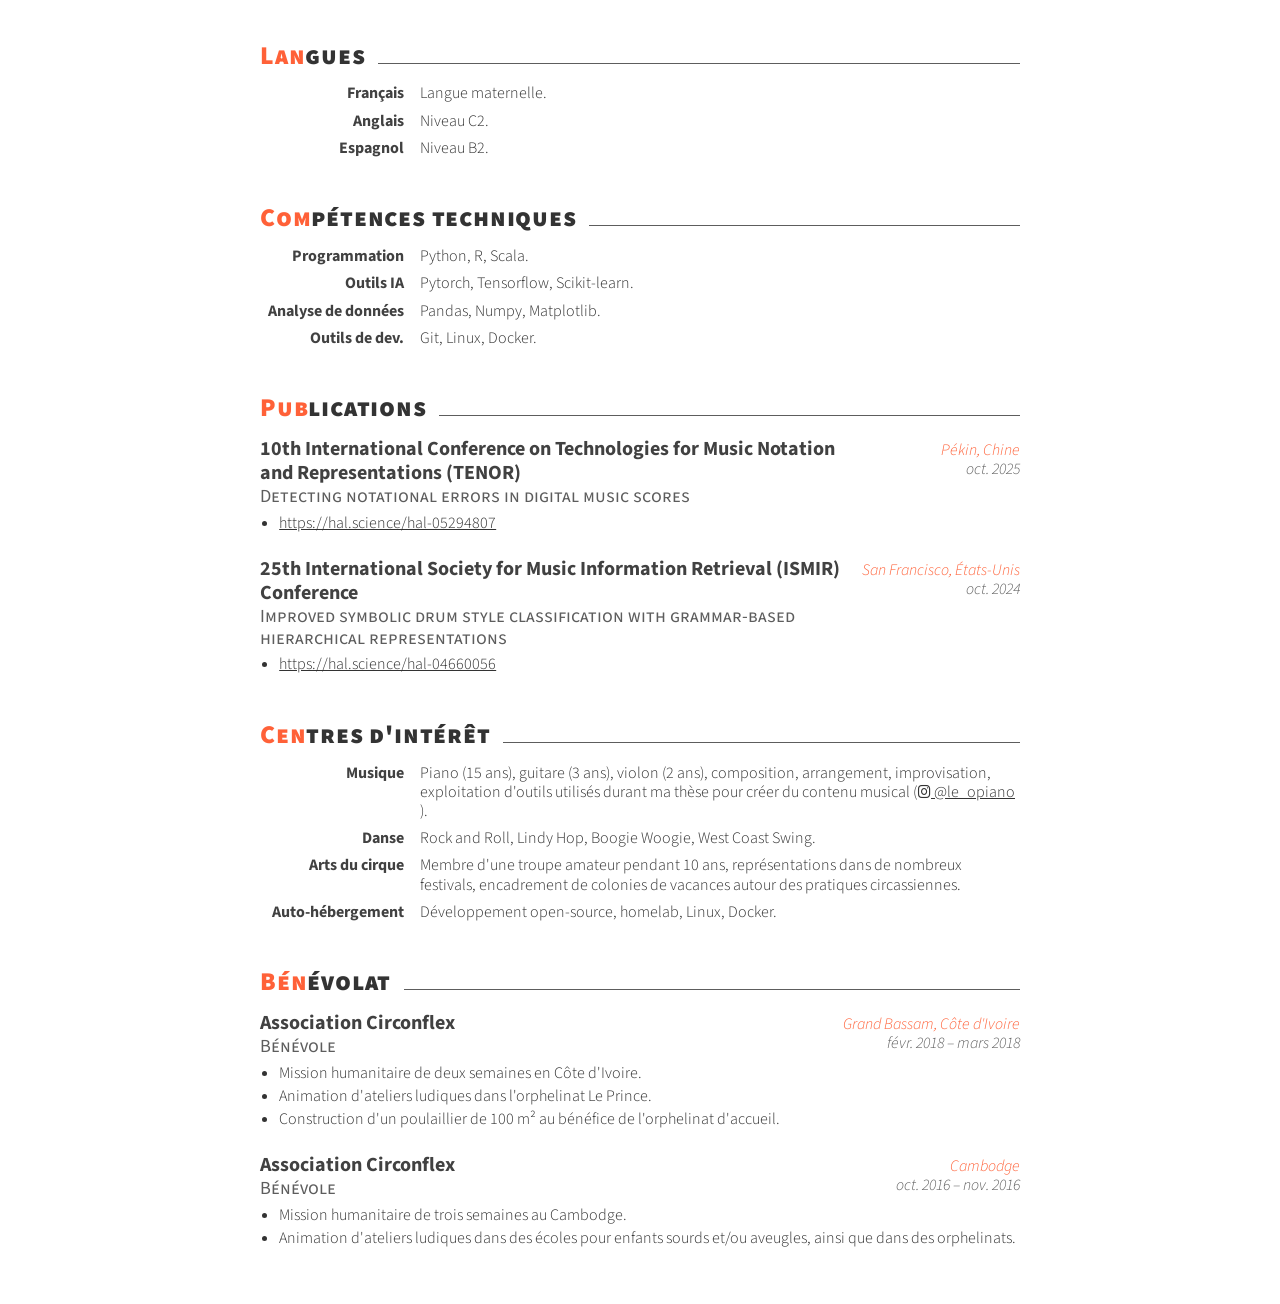
==== commit ad02b97c: "Remove an extra bracket" ====
--- a/index.html
+++ b/index.html
@@ -99,7 +99,7 @@
                 </div>
                 <ul>
                     <li>Exploitation de la structure musicale dans les modèles d&#x27;apprentissage profond pour le traitement de la musique symbolique.</li>
-                    <li>Cf. section <span style="font-variant: small-caps;">Publications</span>).</li>
+                    <li>Cf. section <span style="font-variant: small-caps;">Publications</span>.</li>
                     <li>Thèse à paraître. Contactez-moi pour y accéder entre-temps.</li>
                 </ul>
             </div>
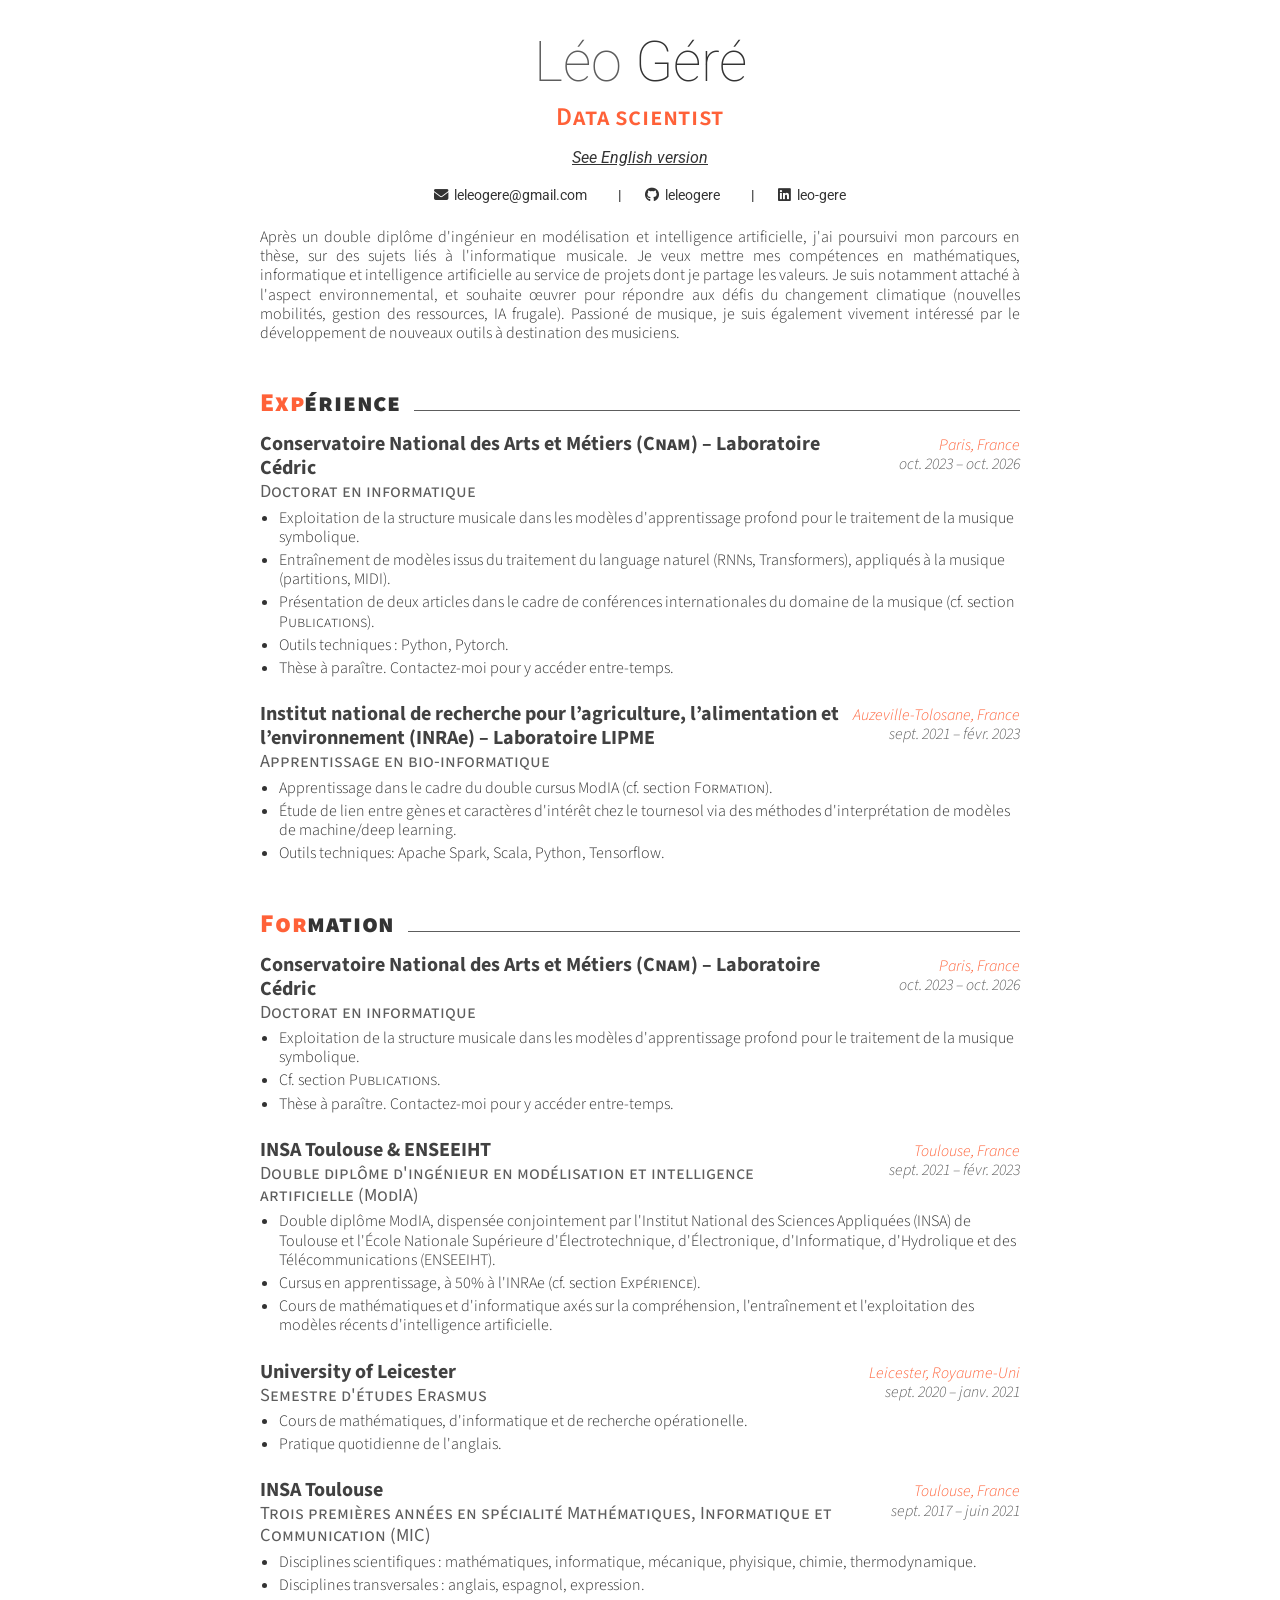
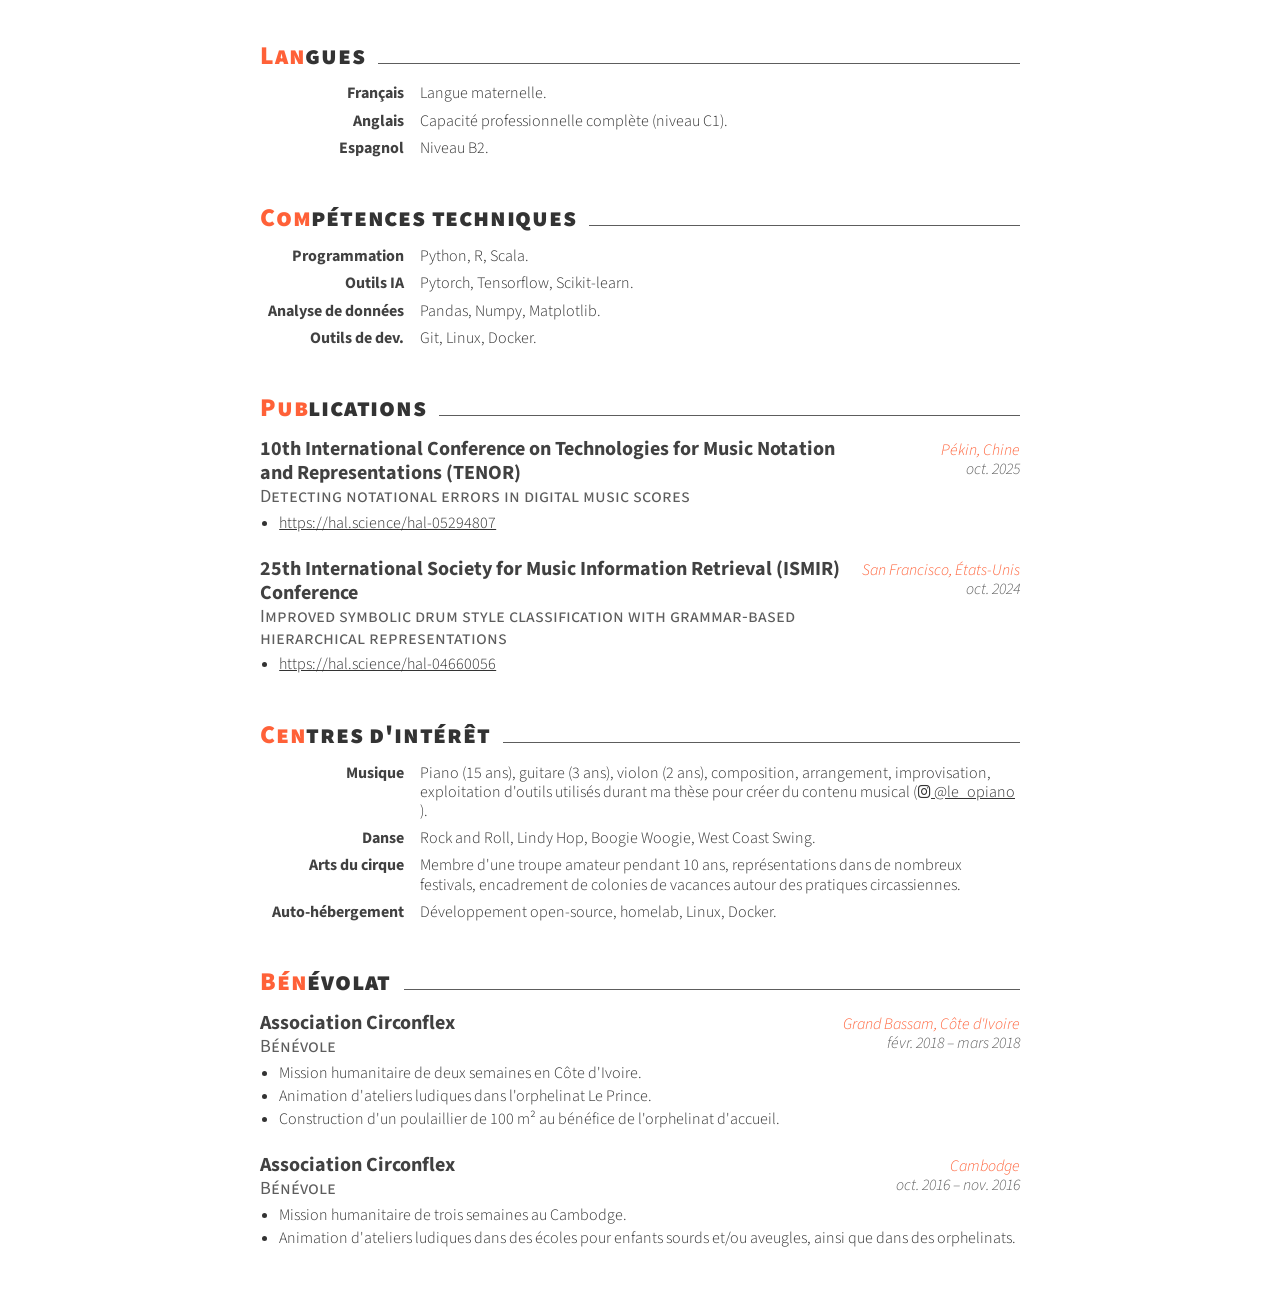
==== commit 6166d14a: "Add English professional capacity in French too" ====
--- a/index.html
+++ b/index.html
@@ -164,7 +164,7 @@
                 <div class="skill-label">Français</div>
                 <div class="skill-desc">Langue maternelle.</div>
                 <div class="skill-label">Anglais</div>
-                <div class="skill-desc">Niveau C2.</div>
+                <div class="skill-desc">Capacité professionnelle complète (niveau C1).</div>
                 <div class="skill-label">Espagnol</div>
                 <div class="skill-desc">Niveau B2.</div>
             </div>
